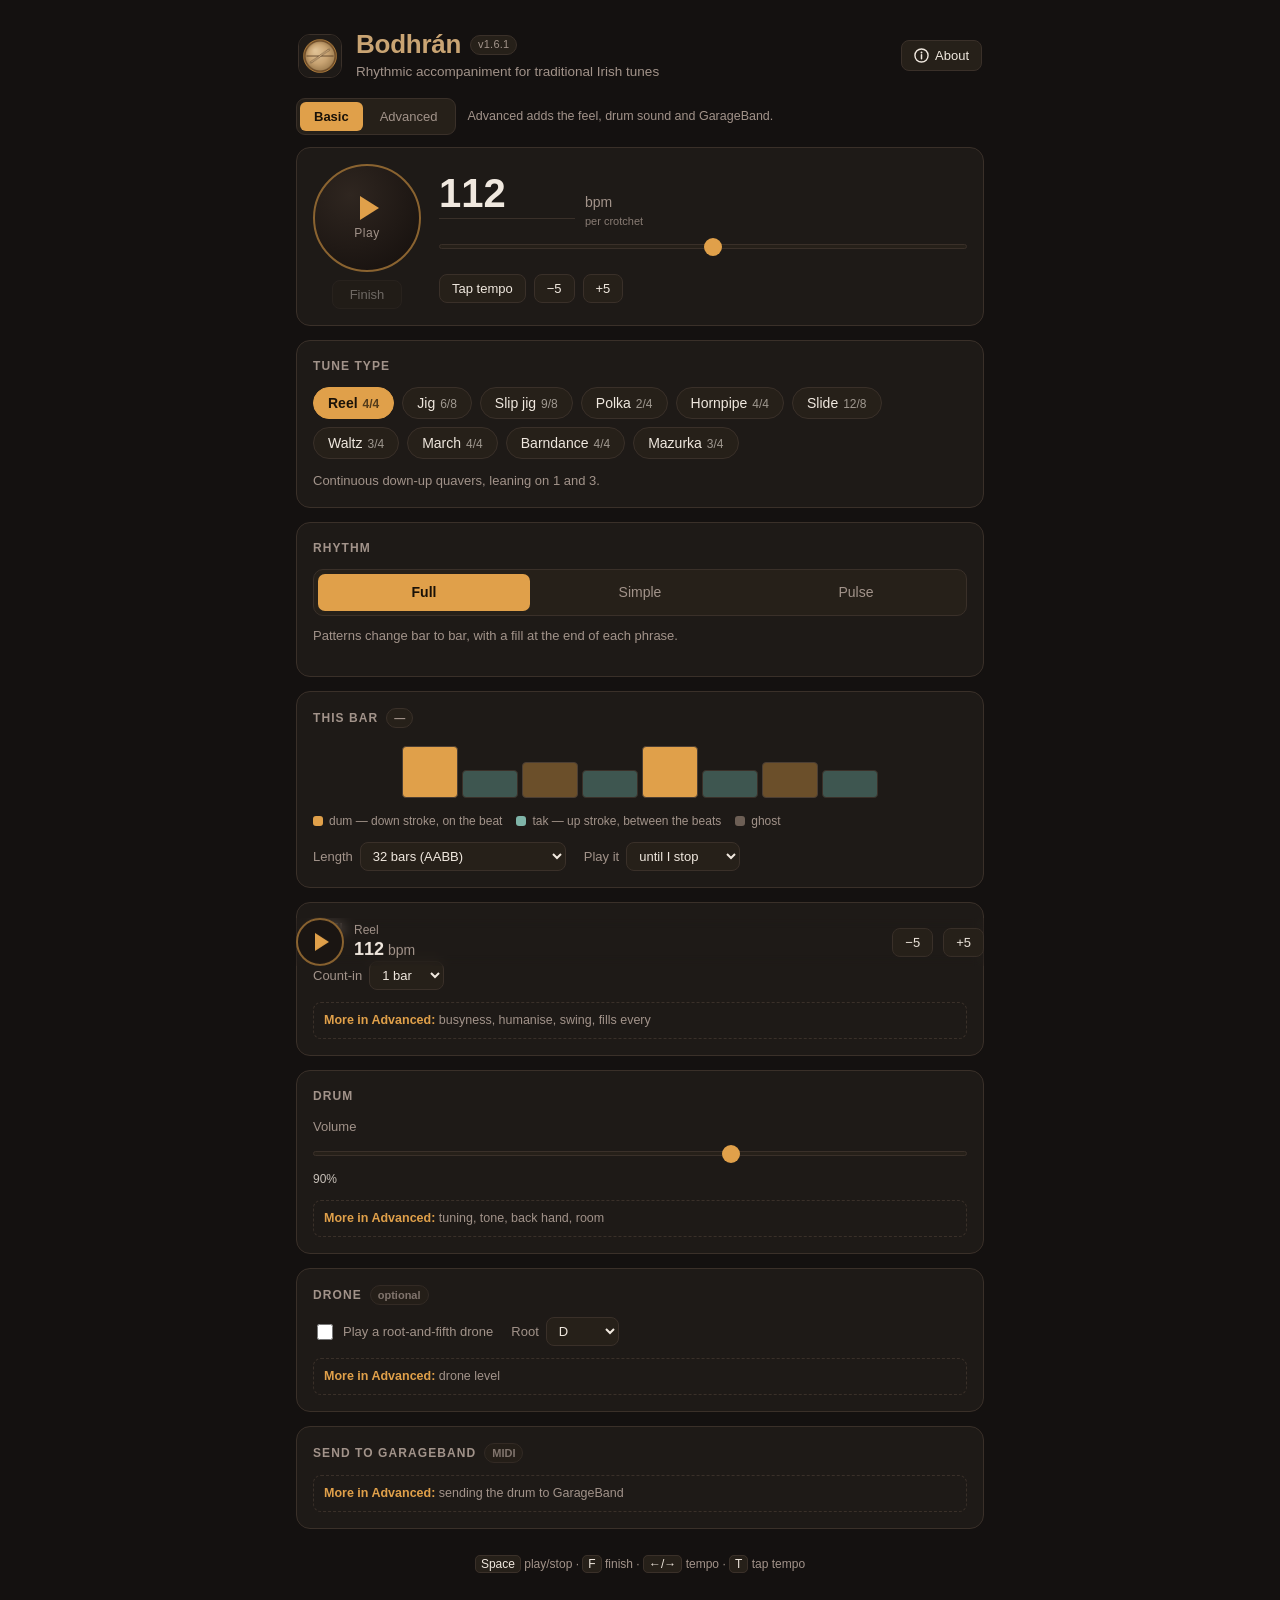
==== index.html @ 76745567 "1.6.1 / guitar demo 1.3.2: share the Mac Safari wake-up with the demo The guitar demo went silent in" ====
<!DOCTYPE html>
<html lang="en">
<head>
<meta charset="utf-8">
<meta name="viewport" content="width=device-width, initial-scale=1, viewport-fit=cover">
<meta name="apple-mobile-web-app-capable" content="yes">
<meta name="apple-mobile-web-app-status-bar-style" content="black-translucent">
<meta name="theme-color" content="#141110">
<meta name="apple-mobile-web-app-title" content="Bodhrán">
<meta name="description" content="Rhythmic bodhrán accompaniment for traditional Irish tunes — reels, jigs, polkas and more.">
<title>Bodhrán</title>
<link rel="manifest" href="manifest.webmanifest">
<link rel="icon" href="icons/icon-192.png" sizes="192x192" type="image/png">
<link rel="apple-touch-icon" href="icons/apple-touch-icon.png">
<link rel="stylesheet" href="css/app.css">
</head>
<body>

<main class="app basic">

  <header class="head">
    <img class="logo" src="icons/icon-192.png" alt="" width="44" height="44">
    <div class="brand">
      <h1>Bodhrán <span id="version" class="version"></span></h1>
      <p class="sub">Rhythmic accompaniment for traditional Irish tunes</p>
    </div>
    <button id="about-open" class="ghost-btn about-btn" type="button" aria-label="About this app">
      <svg class="info-icon" viewBox="0 0 16 16" aria-hidden="true">
        <circle cx="8" cy="8" r="7" fill="none" stroke="currentColor" stroke-width="1.5"/>
        <path d="M8 7.2v4.3" stroke="currentColor" stroke-width="1.6" stroke-linecap="round"/>
        <circle cx="8" cy="4.8" r="1" fill="currentColor"/>
      </svg>
      <span>About</span>
    </button>
  </header>

  <!-- Basic shows the everyday controls; Advanced adds the rest. Basic says
       in every panel what it is keeping back, so nothing is out of sight
       without a word. -->
  <div class="view-bar">
    <div id="view" class="view-switch" role="radiogroup" aria-label="Controls shown">
      <button type="button" role="radio" data-view="basic" aria-checked="true">Basic</button>
      <button type="button" role="radio" data-view="advanced" aria-checked="false">Advanced</button>
    </div>
    <span id="view-note" class="view-note"></span>
  </div>

  <!-- Transport -->
  <section class="panel transport">
    <div class="play-col">
      <button id="play" class="play" aria-label="Start or stop" aria-pressed="false">
        <span class="play-icon" aria-hidden="true"></span>
        <span class="play-label">Play</span>
      </button>
      <!-- Plays on to the last bar of the phrase and lands one last stroke
           there, with the tune's final note. Press again to carry on. -->
      <button id="finish" class="ghost-btn finish" type="button" aria-pressed="false"
              disabled>Finish</button>
    </div>

    <div class="tempo">
      <div class="tempo-readout">
        <input id="bpm-num" type="number" min="60" max="160" step="1" value="112"
               aria-label="Tempo in beats per minute">
        <div class="tempo-unit">
          <span>bpm</span>
          <small id="beat-unit" aria-live="polite">per crotchet</small>
        </div>
      </div>
      <input id="bpm" type="range" min="70" max="160" step="1" value="112"
             aria-label="Tempo slider">
      <div class="tempo-actions">
        <button id="tap" class="ghost-btn">Tap tempo</button>
        <button id="bpm-down" class="ghost-btn" aria-label="Slower">−5</button>
        <button id="bpm-up" class="ghost-btn" aria-label="Faster">+5</button>
      </div>
    </div>
  </section>

  <!-- Tune type -->
  <section class="panel">
    <h2>Tune type</h2>
    <div id="tunes" class="chips" role="radiogroup" aria-label="Tune type"></div>
    <p id="tune-blurb" class="blurb"></p>
  </section>

  <!-- Rhythm: one of the three choices made before playing, so it sits on the
       first screen of a phone rather than below the bar display -->
  <section class="panel">
    <h2>Rhythm</h2>
    <div id="modes" class="modes" role="radiogroup" aria-label="Rhythm">
      <button class="mode" type="button" role="radio" data-mode="full" aria-checked="true">Full</button>
      <button class="mode" type="button" role="radio" data-mode="simple" aria-checked="false">Simple</button>
      <button class="mode" type="button" role="radio" data-mode="pulse" aria-checked="false">Pulse</button>
    </div>
    <p id="mode-desc" class="blurb mode-desc"></p>
  </section>

  <!-- What you're hearing -->
  <section class="panel">
    <h2>This bar
      <span id="bar-count" class="tag">—</span>
    </h2>
    <div id="grid" class="grid" aria-hidden="true"></div>
    <div class="legend">
      <span><i class="sw bass"></i> dum — down stroke, on the beat</span>
      <span><i class="sw treble"></i> tak — up stroke, between the beats</span>
      <span><i class="sw ghost"></i> ghost</span>
    </div>
    <!-- Start the tune as the drum comes in and it counts the tune with you,
         ending on the last note of the last time through. -->
    <div class="row">
      <label class="inline">Length
        <select id="tune-len">
          <option value="16">16 bars (AB)</option>
          <option value="32" selected>32 bars (AABB)</option>
          <option value="48">48 bars (AABBCC)</option>
          <option value="64">64 bars (AABB, 16-bar parts)</option>
        </select>
      </label>
      <label class="inline">Play it
        <select id="times">
          <option value="0" selected>until I stop</option>
          <option value="1">once through</option>
          <option value="2">2 times</option>
          <option value="3">3 times</option>
          <option value="4">4 times</option>
          <option value="5">5 times</option>
          <option value="6">6 times</option>
        </select>
      </label>
    </div>
  </section>

  <!-- Feel -->
  <section class="panel">
    <h2>Feel</h2>
    <div class="sliders">
      <label class="adv" data-adv="busyness">Busyness
        <input id="complexity" type="range" min="0" max="1" step="0.01" value="0.5">
        <output id="complexity-out">even</output>
      </label>
      <label class="adv" data-adv="humanise">Humanise
        <input id="humanize" type="range" min="0" max="1" step="0.01" value="0.4">
        <output id="humanize-out">40%</output>
      </label>
      <label class="adv" data-adv="swing">Swing
        <input id="swing" type="range" min="0" max="1" step="0.01" value="0">
        <output id="swing-out">tune default</output>
      </label>
      <label class="adv" data-adv="fills every">Fills every
        <input id="phrase" type="range" min="0" max="8" step="2" value="4">
        <output id="phrase-out">4 bars</output>
      </label>
    </div>
    <div class="row">
      <label class="inline">Count-in
        <select id="countin">
          <option value="0">none</option>
          <option value="1" selected>1 bar</option>
          <option value="2">2 bars</option>
        </select>
      </label>
    </div>
    <button type="button" class="adv-hint"></button>
  </section>

  <!-- Drum -->
  <section class="panel">
    <h2>Drum</h2>
    <div class="sliders">
      <label>Volume
        <input id="level" type="range" min="0" max="1.4" step="0.01" value="0.9">
        <output id="level-out">90%</output>
      </label>
      <label class="adv" data-adv="tuning">Tuning
        <input id="tuning" type="range" min="58" max="112" step="1" value="78">
        <output id="tuning-out">78 Hz</output>
      </label>
      <label class="adv" data-adv="tone">Tone
        <input id="tone" type="range" min="0" max="1" step="0.01" value="0.5">
        <output id="tone-out">balanced</output>
      </label>
      <label class="adv" data-adv="back hand">Back hand
        <input id="backhand" type="range" min="0" max="1" step="0.01" value="0">
        <output id="backhand-out">off</output>
      </label>
      <label class="adv" data-adv="room">Room
        <input id="room" type="range" min="0" max="0.6" step="0.01" value="0.16">
        <output id="room-out">16%</output>
      </label>
    </div>
    <button type="button" class="adv-hint"></button>
  </section>

  <!-- Drone -->
  <section class="panel">
    <h2>Drone <span class="tag muted">optional</span></h2>
    <div class="row">
      <label class="inline">
        <input id="drone-on" type="checkbox"> Play a root-and-fifth drone
      </label>
      <label class="inline">Root
        <select id="drone-root">
          <option value="50" selected>D</option>
          <option value="43">G</option>
          <option value="45">A</option>
          <option value="52">E</option>
          <option value="47">B</option>
          <option value="48">C</option>
          <option value="41">F</option>
          <option value="46">A#/B♭</option>
        </select>
      </label>
    </div>
    <div class="sliders one">
      <label class="adv" data-adv="drone level">Drone level
        <input id="drone-level" type="range" min="0" max="0.5" step="0.01" value="0.18">
        <output id="drone-level-out">18%</output>
      </label>
    </div>
    <button type="button" class="adv-hint"></button>
  </section>

  <!-- MIDI -->
  <section id="midi-panel" class="panel">
    <h2>Send to GarageBand <span class="tag muted">MIDI</span></h2>
    <p id="midi-status" class="blurb adv">Checking for MIDI support…</p>
    <div id="midi-controls" class="hidden adv" data-adv="sending the drum to GarageBand">
      <div class="row">
        <label class="inline">
          <input id="midi-on" type="checkbox"> Send MIDI
        </label>
        <label class="inline">Port
          <select id="midi-port"></select>
        </label>
        <label class="inline">Channel
          <input id="midi-channel" type="number" min="1" max="16" value="10" class="num">
        </label>
      </div>
      <div class="row">
        <label class="inline">Drum note
          <input id="midi-note" type="number" min="0" max="127" value="41" class="num">
        </label>
        <span class="inline-hint">41 is the low floor tom in a standard kit</span>
      </div>
      <div class="row">
        <label class="inline">Count-in note
          <input id="midi-click-note" type="number" min="0" max="127" value="37" class="num">
        </label>
        <span class="inline-hint">37 is the side stick: a click, not a drum stroke</span>
      </div>
      <details class="how">
        <summary>How to hook this up to GarageBand</summary>
        <ol>
          <li>Open <b>Audio MIDI Setup</b> (in /Applications/Utilities).</li>
          <li><b>Window → Show MIDI Studio</b>, double-click <b>IAC Driver</b>,
              tick <b>Device is online</b>, and make sure there is one bus.</li>
          <li>Reload this page, then pick the IAC bus in <b>Port</b> above.</li>
          <li>In GarageBand, create a <b>Software Instrument</b> track with a
              drum kit. It listens to incoming MIDI on the selected track.</li>
          <li>Tick <b>Send MIDI</b> and press play. Every stroke goes to the
              one drum note: dum, tak and ghost are told apart by how hard
              they hit, as on a real bodhr&aacute;n. If your kit has a frame
              drum or a deeper tom, change <b>Drum note</b> to that. The
              count-in clicks go to <b>Count-in note</b>, so they never sound
              like the drum.</li>
        </ol>
        <p class="note">Web MIDI works in Chrome and Edge. Safari does not
           support it, so this panel stays disabled there.</p>
      </details>
    </div>
    <button type="button" class="adv-hint"></button>
  </section>

  <!-- Pinned to the bottom of the screen once the main Play button has
       scrolled out of sight, so stopping never means scrolling back up. -->
  <div id="mini" class="mini">
    <button id="mini-play" class="mini-play" type="button" aria-label="Start or stop"
            aria-pressed="false">
      <span class="play-icon" aria-hidden="true"></span>
    </button>
    <div class="mini-info">
      <span id="mini-tune" class="mini-tune">Reel</span>
      <span class="mini-tempo"><b id="mini-bpm">112</b> bpm</span>
    </div>
    <button id="mini-finish" class="ghost-btn finish" type="button" aria-pressed="false"
            disabled>Finish</button>
    <button id="mini-down" class="ghost-btn" type="button" aria-label="Slower">−5</button>
    <button id="mini-up" class="ghost-btn" type="button" aria-label="Faster">+5</button>
  </div>

  <footer class="foot">
    <p><b>Space</b> play/stop · <b>F</b> finish · <b>←/→</b> tempo · <b>T</b> tap tempo</p>
  </footer>

</main>

<dialog id="about" class="about" aria-labelledby="about-title">
  <div class="about-head">
    <h2 id="about-title">About Bodhrán</h2>
    <button id="about-close" class="icon-btn" type="button" aria-label="Close">&#10005;</button>
  </div>

  <div class="about-body">

    <p class="lede">A practice accompanist. You play the melody &mdash; fiddle,
    flute, whistle, box, banjo, whatever you have &mdash; and it plays the
    bodhr&aacute;n behind you. Built for the times there is nobody around to
    back you up.</p>

    <h3>Getting going</h3>
    <ol class="steps">
      <li>Pick a tune type.</li>
      <li>Set the tempo, or beat it in with <b>Tap tempo</b>. Everything
          goes down to 60 bpm for slow practice.</li>
      <li>Press <b>Play</b>. You get a bar of count-in clicks first; change
          that under <b>Count-in</b> in the <b>Feel</b> panel. Start the tune
          as the drum comes in, and the bar counter follows the tune.</li>
      <li>To play a tune a set number of times, choose its <b>Length</b> and
          how many times to <b>Play it</b>, under the bar display. Start the
          tune as the drum comes in: the counter shows the bar and the time
          through, and on the last time the drum lands one hard stroke on the
          first beat of the last bar, with the tune&rsquo;s final note, and
          stops.</li>
      <li>Or, coming into the last phrase, press <b>Finish</b>. The drum plays on
          to the phrase's last bar, lands one hard stroke on its first beat
          &mdash; with the tune's final note &mdash; and lets it ring. Press
          it again if you change your mind and want to go round again.</li>
    </ol>

    <h3>Basic and Advanced</h3>
    <p>The switch under the title picks how much is on screen. <b>Basic</b>
    has what you reach for every time: tempo, tune type, rhythm, count-in,
    volume and the drone. <b>Advanced</b> adds the rest &mdash; the feel
    sliders, the drum&rsquo;s tuning, tone, back hand and room, the drone
    level, and GarageBand. In Basic, each panel says what it is keeping back,
    and tapping that line opens Advanced right there. Settings kept back still
    count, and if one has been changed from where it started, Basic says so,
    so nothing out of sight changes the sound without a word.</p>

    <h3>Tune types</h3>
    <p class="hint" id="about-count">Tempos are the defaults; each has its own sensible range.</p>
    <div id="about-tunes" class="tune-list"></div>

    <h3>Three rhythms</h3>
    <p>The <b>Rhythm</b> panel picks one of three, and greys out whatever the
    choice has taken over so there are no controls on screen quietly doing
    nothing.</p>
    <ul>
      <li><b>Full</b> &mdash; every bar is chosen fresh from a bank of patterns,
          with a fill at the end of each phrase, so it shifts about the way a
          player does rather than repeating one bar forever. In reels, some of
          those fills are triplets: three strokes in the time of one beat.</li>
      <li><b>Simple</b> &mdash; one plain steady figure for the style, same bar
          every bar, no fills. Worth using while you are still learning a tune,
          when a drum wandering about underneath is just one more thing to
          listen past.</li>
      <li><b>Pulse</b> &mdash; the low drum on its own, one hit per beat, on the
          beat you count the tempo in. No tak anywhere and no humanising, so it
          stays a dead straight reference. Not four identical thuds a bar
          though: even stripped this far a trad bar has a shape, so the weight
          sits where the dance puts it &mdash; 1 and 3 in a reel, 1 in a waltz,
          2 in a mazurka.</li>
    </ul>

    <h3>Shaping the full mode <span class="hint">(in Advanced)</span></h3>
    <ul>
      <li><b>Busyness</b> slides the weighting from sparse, through steady, to
          flat out.</li>
      <li><b>Humanise</b> adds the small timing and volume scatter that stops it
          sounding like a machine. It still applies in Simple.</li>
      <li><b>Swing</b> is preset per tune type &mdash; hornpipes 62%, barndances
          45%, the rest straight &mdash; and you can override it.</li>
      <li><b>Fills every</b> sets the phrase length: the fills land on the
          last bar of each phrase, and so does <b>Finish</b>. At 8 bars a
          phrase is a whole part of the tune.</li>
    </ul>

    <h3>Why it sits where it sits</h3>
    <p>A bodhr&aacute;n tipper oscillates: it comes <b>down</b> on the beat and
    back <b>up</b> between the beats. The down stroke gives the low
    <b>dum</b>, the up stroke the brighter <b>tak</b>. So the bright sound
    belongs <i>off</i> the pulse.</p>
    <p>Put it on beats 2 and 4 instead and you get a rock backbeat played on a
    bodhr&aacute;n. Irish music has no backbeat. The weight follows the dance
    &mdash; 1 and 3 in a reel, 1 and 4 in a jig, 1 in a waltz, 2 in a mazurka
    &mdash; and it is carried by a harder down stroke, not by switching to a
    different sound.</p>
    <p class="hint">Which is why the simple rhythms here are a steady down-up
    motion rather than a sparser scatter of hits: keeping the tipper moving is
    the basic technique, not an advanced one.</p>

    <h3>The drum</h3>
    <p>There are no recordings in here. Every hit is built from scratch as you
    play: the <b>dum</b> of the down stroke, the lighter <b>tak</b> of the up
    stroke, and the ghost notes in between. All three come from one model of
    one goatskin, because on a real bodhr&aacute;n they are the same skin
    &mdash; the up stroke is just lighter and more glancing, with less boom and
    more click, and a ghost is the tipper barely touching it. That is also why
    <b>Tuning</b>, <b>Tone</b> and <b>Room</b> can change the drum while it is
    still playing.</p>

    <h3>The back hand</h3>
    <p>A player's other hand sits inside the frame, pressing on the skin: the
    harder it presses, the higher the note and the shorter the ring.
    <b>Back hand</b> brings that in. The hand moves slowly while the tipper
    does the fast work, so it follows one arc per phrase: open at the top,
    pressing in through the middle, letting go across the last bar so the
    fill falls in pitch into the next phrase. In Full mode each phrase presses
    a little differently. It is off in <b>Pulse</b>, the last stroke of a
    <b>Finish</b> is always open, and the pitch cannot go over MIDI &mdash; a
    GarageBand drum hears the strokes, not the hand.</p>

    <h3>Drone</h3>
    <p>An optional root-and-fifth pad. Useful for tuning against, and for
    hearing what mode a tune is actually in.</p>

    <h3>Sending it to GarageBand</h3>
    <p>The app can drive a software instrument in GarageBand, Logic or Ableton
    over a virtual MIDI bus, with the setup steps in that panel. Every stroke
    goes to one drum and is told apart by how hard it hits, the same as here.
    Needs Chrome or Edge &mdash; Safari has no Web MIDI. The built-in drum works
    everywhere.</p>

    <h3>On your phone</h3>
    <p>Open it in Safari and <b>Share &rarr; Add to Home Screen</b> and it runs
    full-screen with its own icon. It also works with no signal at all, which
    matters rather a lot in a pub basement, and keeps the screen awake while it
    plays so the phone does not lock mid-tune.</p>

    <h3>Keyboard</h3>
    <p class="keys"><b>Space</b> play/stop &middot; <b>F</b> finish &middot;
    <b>&larr;</b> <b>&rarr;</b> nudge tempo &middot; <b>T</b> tap tempo. On a
    tune type or a rhythm, the arrows move the choice instead.</p>

    <p class="hint">Your settings are remembered in this browser, tempo included,
    per tune type.</p>

    <p id="about-version" class="hint about-version"></p>
    <p class="hint"><a href="release-notes/">What&rsquo;s new</a> &mdash; the release
    notes, version by version.</p>
  </div>
</dialog>

<script src="js/patterns.js"></script>
<script src="js/bodhran.js"></script>
<script src="js/drone.js"></script>
<script src="js/midiout.js"></script>
<script src="js/transport.js"></script>
<script src="js/wake.js"></script>
<script src="js/app.js"></script>
<script>
  // Offline support. Guarded on http(s) so opening index.html straight off
  // disk still works — service workers are not allowed on file:// URLs.
  if ('serviceWorker' in navigator && location.protocol.indexOf('http') === 0) {
    addEventListener('load', function () {
      navigator.serviceWorker.register('sw.js').catch(function () {
        /* offline support is a bonus; the app works fine without it */
      });
    });
  }
</script>
</body>
</html>
---- css/app.css ----
:root {
  --bg:        #141110;
  --panel:     #1e1a17;
  --panel-2:   #262019;
  --line:      #3a3029;
  --text:      #f0e8df;
  --muted:     #a2938a;
  --amber:     #e0a04a;
  --amber-dim: #8a6330;
  --skin:      #c9a473;
  --bass:      #e0a04a;
  --treble:    #7fb4a8;
  --ghost:     #6d5f55;
  --radius:    14px;
}

* { box-sizing: border-box; }

body {
  margin: 0;
  background: var(--bg);
  color: var(--text);
  font: 15px/1.5 ui-sans-serif, -apple-system, "SF Pro Text", "Segoe UI", sans-serif;
  -webkit-font-smoothing: antialiased;
  padding: env(safe-area-inset-top) 0 env(safe-area-inset-bottom);
}

.app {
  max-width: 720px;
  margin: 0 auto;
  padding: 28px 16px calc(104px + env(safe-area-inset-bottom));
  display: flex;
  flex-direction: column;
  gap: 14px;
}

/* One row, left-aligned so it lines up with the panels below: icon, title
   and version with the tagline under them, About on the right. */
.head {
  display: flex;
  align-items: center;
  gap: 14px;
  padding: 2px 2px 6px;
}
.logo {
  flex: 0 0 auto;
  width: 44px; height: 44px;
  border-radius: 12px;
  border: 1px solid var(--line);
}
.brand { flex: 1 1 auto; min-width: 0; }
.head h1 {
  margin: 0;
  display: flex;
  align-items: center;
  flex-wrap: wrap;
  gap: 4px 9px;
  font-size: 26px;
  line-height: 1.15;
  font-weight: 600;
  letter-spacing: -0.01em;
  color: var(--skin);
}
.version {
  font-size: 11px;
  font-weight: 500;
  letter-spacing: 0.02em;
  line-height: 1.6;
  color: var(--muted);
  background: var(--panel-2);
  border: 1px solid var(--line);
  border-radius: 20px;
  padding: 0 7px;
  font-variant-numeric: tabular-nums;
}
.version:empty { display: none; }
.sub { margin: 3px 0 0; color: var(--muted); font-size: 13.5px; line-height: 1.4; }

.panel {
  background: var(--panel);
  border: 1px solid var(--line);
  border-radius: var(--radius);
  padding: 16px;
}
.panel h2 {
  margin: 0 0 12px;
  font-size: 12px;
  font-weight: 600;
  text-transform: uppercase;
  letter-spacing: 0.09em;
  color: var(--muted);
  display: flex;
  align-items: center;
  gap: 8px;
}

.tag {
  font-size: 11px;
  letter-spacing: 0;
  text-transform: none;
  background: var(--panel-2);
  border: 1px solid var(--line);
  color: var(--muted);
  padding: 1px 7px;
  border-radius: 20px;
}
.tag.muted { opacity: 0.75; }

/* No Web MIDI in this browser (Safari, so every iPhone): one short line. */
.panel.unavailable { padding-top: 12px; padding-bottom: 12px; }
.panel.unavailable h2 { margin-bottom: 4px; }
.panel.unavailable .blurb { margin: 0; }

/* ---------- transport ---------- */
.transport {
  display: flex;
  gap: 18px;
  align-items: center;
  flex-wrap: wrap;
}

.play {
  flex: 0 0 auto;
  width: 108px; height: 108px;
  border-radius: 50%;
  border: 2px solid var(--amber-dim);
  background: radial-gradient(circle at 34% 28%, #2f2620 0%, #191310 80%);
  color: var(--text);
  cursor: pointer;
  display: flex;
  flex-direction: column;
  align-items: center;
  justify-content: center;
  gap: 6px;
  transition: border-color .15s, transform .06s, box-shadow .15s;
}
.play:hover { border-color: var(--amber); }
.play:active { transform: scale(0.97); }
.play.hit { box-shadow: 0 0 0 6px rgba(224,160,74,0.16); }
.play.playing { border-color: var(--amber); }

.play-icon {
  width: 0; height: 0;
  border-left: 19px solid var(--amber);
  border-top: 12px solid transparent;
  border-bottom: 12px solid transparent;
  margin-left: 5px;
}
.play.playing .play-icon {
  border: 0;
  width: 17px; height: 19px;
  margin-left: 0;
  background: var(--amber);
  -webkit-mask: linear-gradient(#000 0 0) 0/5px 100% no-repeat,
                linear-gradient(#000 0 0) 100%/5px 100% no-repeat;
          mask: linear-gradient(#000 0 0) 0/5px 100% no-repeat,
                linear-gradient(#000 0 0) 100%/5px 100% no-repeat;
}
.play-label { font-size: 12px; color: var(--muted); letter-spacing: 0.04em; }

.play-col { flex: 0 0 auto; display: flex; flex-direction: column; align-items: center; gap: 8px; }
.finish { min-width: 5.4em; }
.finish:disabled { opacity: 0.38; cursor: default; }
.finish[aria-pressed="true"] { border-color: var(--amber); color: var(--amber); }

.tempo { flex: 1 1 240px; min-width: 220px; }
.tempo-readout { display: flex; align-items: baseline; gap: 10px; }
#bpm-num {
  width: 3.4em;
  background: transparent;
  border: 0;
  border-bottom: 1px solid var(--line);
  color: var(--text);
  font: 600 40px/1 ui-sans-serif, -apple-system, sans-serif;
  font-variant-numeric: tabular-nums;
  padding: 0 0 2px;
}
#bpm-num:focus { outline: none; border-bottom-color: var(--amber); }
#bpm-num::-webkit-outer-spin-button,
#bpm-num::-webkit-inner-spin-button { -webkit-appearance: none; margin: 0; }
#bpm-num { -moz-appearance: textfield; }

.tempo-unit { display: flex; flex-direction: column; color: var(--muted); }
.tempo-unit span { font-size: 14px; }
.tempo-unit small { font-size: 11px; opacity: 0.8; }
/* A tempo you asked for was outside the tune's range: say what it can be. */
.tempo-unit small.warn { color: var(--amber); opacity: 1; }

.tempo-actions { display: flex; gap: 8px; margin-top: 10px; flex-wrap: wrap; }

.ghost-btn {
  background: var(--panel-2);
  border: 1px solid var(--line);
  color: var(--text);
  border-radius: 8px;
  padding: 6px 12px;
  font-size: 13px;
  cursor: pointer;
}
.ghost-btn:hover { border-color: var(--amber-dim); }
.ghost-btn:active { background: #31281f; }

/* ---------- range inputs ---------- */
input[type=range] {
  -webkit-appearance: none;
  appearance: none;
  width: 100%;
  height: 22px;
  background: transparent;
  cursor: pointer;
  margin: 6px 0 0;
}
input[type=range]::-webkit-slider-runnable-track {
  height: 5px; border-radius: 3px; background: var(--panel-2);
  border: 1px solid var(--line);
}
input[type=range]::-webkit-slider-thumb {
  -webkit-appearance: none;
  width: 18px; height: 18px; border-radius: 50%;
  background: var(--amber);
  border: 0;
  margin-top: -7px;
}
input[type=range]::-moz-range-track {
  height: 5px; border-radius: 3px; background: var(--panel-2);
  border: 1px solid var(--line);
}
input[type=range]::-moz-range-thumb {
  width: 18px; height: 18px; border-radius: 50%;
  background: var(--amber); border: 0;
}

/* ---------- chips ---------- */
.chips { display: flex; flex-wrap: wrap; gap: 8px; }
.chip {
  background: var(--panel-2);
  border: 1px solid var(--line);
  color: var(--text);
  border-radius: 20px;
  padding: 7px 14px;
  font-size: 14px;
  cursor: pointer;
}
.chip:hover { border-color: var(--amber-dim); }
.chip[aria-checked="true"] {
  background: var(--amber);
  border-color: var(--amber);
  color: #1a1208;
  font-weight: 600;
}
.chip .meter { opacity: 0.6; font-size: 12px; margin-left: 5px; }
.chip[aria-checked="true"] .meter { opacity: 0.7; }

.blurb { margin: 12px 0 0; color: var(--muted); font-size: 13px; }

/* ---------- bar grid ---------- */
.grid {
  display: flex;
  gap: 4px;
  align-items: flex-end;
  justify-content: center;
  min-height: 62px;
  padding: 4px 0;
}
.cell {
  flex: 1 1 0;
  min-width: 6px;
  max-width: 56px;   /* a 4-slot polka bar should not look like giant slabs */
  border-radius: 4px;
  background: var(--panel-2);
  border: 1px solid var(--line);
  transition: background .09s, transform .09s, box-shadow .09s;
}
.cell.beat { border-color: #4b3e33; }
.cell.rest  { height: 12px; }
.cell.ghost { height: 18px; background: var(--ghost); }
.cell.t     { height: 28px; background: #3e5650; }
.cell.T     { height: 38px; background: var(--treble); }
.cell.d     { height: 36px; background: #6b4f2a; }
.cell.D     { height: 52px; background: var(--bass); }
.cell.C, .cell.c { height: 24px; background: #4a4038; }
.cell.on {
  transform: translateY(-3px);
  box-shadow: 0 0 0 2px rgba(240,232,223,0.35);
  filter: brightness(1.5);
}

.legend {
  display: flex; flex-wrap: wrap; gap: 14px;
  margin-top: 10px; font-size: 12px; color: var(--muted);
}
.legend span { display: flex; align-items: center; gap: 6px; }
.sw { width: 10px; height: 10px; border-radius: 3px; display: inline-block; }
.sw.bass { background: var(--bass); }
.sw.treble { background: var(--treble); }
.sw.ghost { background: var(--ghost); }

/* ---------- sliders / rows ---------- */
.sliders {
  display: grid;
  grid-template-columns: repeat(auto-fit, minmax(210px, 1fr));
  gap: 14px 22px;
}
.sliders.one { grid-template-columns: 1fr; }
.sliders label {
  display: block;
  font-size: 13px;
  color: var(--muted);
  position: relative;
}
.sliders output {
  display: block;
  font-size: 12px;
  color: var(--text);
  opacity: 0.8;
  font-variant-numeric: tabular-nums;
}

.row {
  display: flex; flex-wrap: wrap; gap: 8px 18px;
  align-items: center; margin-top: 12px;
}
.row:first-child { margin-top: 0; }
label.inline {
  display: inline-flex; align-items: center; gap: 7px;
  font-size: 13px; color: var(--muted);
}
select, input.num {
  background: var(--panel-2);
  border: 1px solid var(--line);
  color: var(--text);
  border-radius: 8px;
  padding: 5px 8px;
  font: inherit;
  font-size: 13px;
}
input.num { width: 4.5em; font-variant-numeric: tabular-nums; }
input[type=checkbox] { accent-color: var(--amber); width: 16px; height: 16px; }

.hidden { display: none; }

.how { margin-top: 14px; font-size: 13px; color: var(--muted); }
.how summary { cursor: pointer; color: var(--skin); }
.how ol { margin: 10px 0 0; padding-left: 20px; }
.how li { margin-bottom: 5px; }
.how b { color: var(--text); font-weight: 600; }
.note { font-size: 12px; opacity: 0.85; }

.foot { text-align: center; color: var(--muted); font-size: 12px; }
.foot b {
  color: var(--text); font-weight: 500;
  background: var(--panel-2); border: 1px solid var(--line);
  border-radius: 5px; padding: 1px 5px;
}

/* Phones: Play and the tempo share one row instead of Play sitting alone
   above it, which pushed everything else down the page. */
@media (max-width: 420px) {
  .transport { flex-wrap: nowrap; gap: 14px; }
  .play { width: 78px; height: 78px; }
  .finish { padding: 5px 8px; font-size: 12.5px; min-width: 78px; }
  .tempo { flex: 1 1 0; min-width: 0; }
  #bpm-num { font-size: 32px; width: 2.3em; }
}

/* ---------- about ---------- */
.about-btn {
  flex: 0 0 auto;
  display: inline-flex;
  align-items: center;
  gap: 6px;
  padding: 7px 12px;
}
.info-icon { width: 15px; height: 15px; }
.about-version { margin-top: 18px; }
.about-body a { color: var(--amber); }

@media (max-width: 420px) {
  .head { gap: 11px; }
  .logo { width: 38px; height: 38px; border-radius: 10px; }
  .head h1 { font-size: 22px; }
}

dialog.about {
  width: min(640px, calc(100vw - 32px));
  max-height: min(84vh, 760px);
  padding: 0;
  border: 1px solid var(--line);
  border-radius: var(--radius);
  background: var(--panel);
  color: var(--text);
  overflow: hidden;
}
dialog.about::backdrop {
  background: rgba(8, 6, 5, 0.72);
  backdrop-filter: blur(3px);
}

.about-head {
  display: flex;
  align-items: center;
  justify-content: space-between;
  gap: 12px;
  padding: 16px 18px;
  border-bottom: 1px solid var(--line);
  background: var(--panel-2);
  position: sticky;
  top: 0;
}
.about-head h2 {
  margin: 0;
  font-size: 17px;
  font-weight: 600;
  color: var(--skin);
}

.icon-btn {
  flex: 0 0 auto;
  width: 32px; height: 32px;
  border-radius: 8px;
  border: 1px solid var(--line);
  background: var(--panel);
  color: var(--muted);
  font-size: 13px;
  line-height: 1;
  cursor: pointer;
}
.icon-btn:hover { color: var(--text); border-color: var(--amber-dim); }

.about-body {
  padding: 4px 18px 22px;
  overflow-y: auto;
  max-height: calc(min(84vh, 760px) - 65px);
  -webkit-overflow-scrolling: touch;
}
.about-body h3 {
  margin: 22px 0 8px;
  font-size: 12px;
  font-weight: 600;
  text-transform: uppercase;
  letter-spacing: 0.09em;
  color: var(--amber);
}
.about-body p, .about-body li { font-size: 14px; color: #ded3c8; }
.about-body p { margin: 0 0 10px; }
.about-body ul, .about-body ol { margin: 0 0 10px; padding-left: 20px; }
.about-body li { margin-bottom: 6px; }
.about-body b { color: var(--text); font-weight: 600; }

.about-body .lede {
  margin-top: 18px;
  font-size: 15px;
  color: var(--text);
  line-height: 1.55;
}
.about-body .hint { font-size: 12.5px; color: var(--muted); }
.about-body .keys b {
  background: var(--panel-2);
  border: 1px solid var(--line);
  border-radius: 5px;
  padding: 1px 6px;
  font-weight: 500;
}

.tune-list {
  display: flex;
  flex-direction: column;
  gap: 1px;
  background: var(--line);
  border: 1px solid var(--line);
  border-radius: 10px;
  overflow: hidden;
  margin-bottom: 10px;
}
.tune-row {
  display: grid;
  grid-template-columns: auto 1fr;
  gap: 2px 12px;
  align-items: baseline;
  padding: 9px 12px;
  background: var(--panel);
}
.tune-row .n { font-size: 14px; font-weight: 600; color: var(--text); }
.tune-row .m {
  font-size: 12px; color: var(--muted);
  font-variant-numeric: tabular-nums;
  text-align: right;
}
.tune-row .b { grid-column: 1 / -1; font-size: 12.5px; color: var(--muted); }

@media (max-width: 460px) {
  .tune-row { grid-template-columns: 1fr; }
  .tune-row .m { text-align: left; }
  .about-body { padding: 4px 14px 20px; }
  .about-head { padding: 14px; }
}

/* ---------- rhythm mode ---------- */
.modes {
  display: flex;
  gap: 4px;
  padding: 4px;
  background: var(--panel-2);
  border: 1px solid var(--line);
  border-radius: 10px;
}
.mode {
  flex: 1 1 0;
  padding: 8px 10px;
  border: 0;
  border-radius: 7px;
  background: transparent;
  color: var(--muted);
  font: inherit;
  font-size: 14px;
  cursor: pointer;
}
.mode:hover { color: var(--text); }
.mode[aria-checked="true"] {
  background: var(--amber);
  color: #1a1208;
  font-weight: 600;
}
.mode-desc { margin: 10px 0 0; min-height: 2.6em; }

/* a control that simple mode has taken over */
/* ---------- Basic / Advanced ---------- */
.view-bar { display: flex; align-items: center; gap: 12px; flex-wrap: wrap; margin: -4px 0 -2px; }
.view-switch {
  display: inline-flex; gap: 3px; padding: 3px;
  background: var(--panel-2); border: 1px solid var(--line); border-radius: 9px;
}
.view-switch button {
  padding: 5px 14px; border: 0; border-radius: 6px; background: transparent;
  color: var(--muted); font: inherit; font-size: 13px; cursor: pointer;
}
.view-switch button:hover { color: var(--text); }
.view-switch button[aria-checked="true"] { background: var(--amber); color: #1a1208; font-weight: 600; }
.view-note { font-size: 12.5px; color: var(--muted); flex: 1 1 12em; }

.app.basic .adv { display: none; }
.app.basic #midi-panel.unavailable { display: none; }   /* nothing to offer here */
.adv-hint { display: none; }
.app.basic .adv-hint {
  display: block; width: 100%; margin-top: 12px; padding: 8px 10px;
  background: transparent; border: 1px dashed var(--line); border-radius: 8px;
  color: var(--muted); font: inherit; font-size: 12.5px; text-align: left; cursor: pointer;
}
.app.basic .adv-hint:hover { border-color: var(--amber-dim); color: var(--text); }
.adv-hint b { color: var(--amber); font-weight: 600; }
.adv-hint .changed { color: var(--amber); }
.app.basic #midi-panel h2 { margin-bottom: 0; }

.sliders label.is-off { opacity: 0.38; }
.sliders label.is-off input[type=range] { cursor: not-allowed; }

.inline-hint { font-size: 12px; color: var(--muted); }

/* ---------- pinned bar ---------- */
.mini {
  position: fixed;
  left: 50%;
  bottom: 0;
  width: min(720px, 100%);
  transform: translate(-50%, 110%);
  visibility: hidden;
  display: flex;
  align-items: center;
  gap: 10px;
  padding: 10px 16px calc(10px + env(safe-area-inset-bottom));
  background: rgba(30, 26, 23, 0.96);
  border-top: 1px solid var(--line);
  backdrop-filter: blur(6px);
  z-index: 10;
  transition: transform 0.2s ease, visibility 0.2s;
}
.mini.show { transform: translate(-50%, 0); visibility: visible; }
.mini-play {
  flex: 0 0 auto;
  width: 48px; height: 48px;
  border-radius: 50%;
  border: 2px solid var(--amber-dim);
  background: #1a1512;
  display: flex; align-items: center; justify-content: center;
  cursor: pointer;
  transition: border-color .15s, box-shadow .15s;
}
.mini-play.playing { border-color: var(--amber); }
.mini-play.hit { box-shadow: 0 0 0 5px rgba(224,160,74,0.16); }
.mini-play .play-icon {
  width: 0; height: 0;
  border-left: 14px solid var(--amber);
  border-top: 9px solid transparent;
  border-bottom: 9px solid transparent;
  margin-left: 4px;
}
.mini-play.playing .play-icon {
  border: 0; margin-left: 0;
  width: 13px; height: 15px;
  background: var(--amber);
  -webkit-mask: linear-gradient(#000 0 0) 0/4px 100% no-repeat,
                linear-gradient(#000 0 0) 100%/4px 100% no-repeat;
          mask: linear-gradient(#000 0 0) 0/4px 100% no-repeat,
                linear-gradient(#000 0 0) 100%/4px 100% no-repeat;
}
.mini-info {
  flex: 1 1 auto; min-width: 0;
  display: flex; flex-direction: column; line-height: 1.25;
}
.mini-tune { font-size: 12px; color: var(--muted); }
.mini-tempo { font-size: 14px; color: var(--muted); }
.mini-tempo b { font-size: 18px; color: var(--text); font-variant-numeric: tabular-nums; }
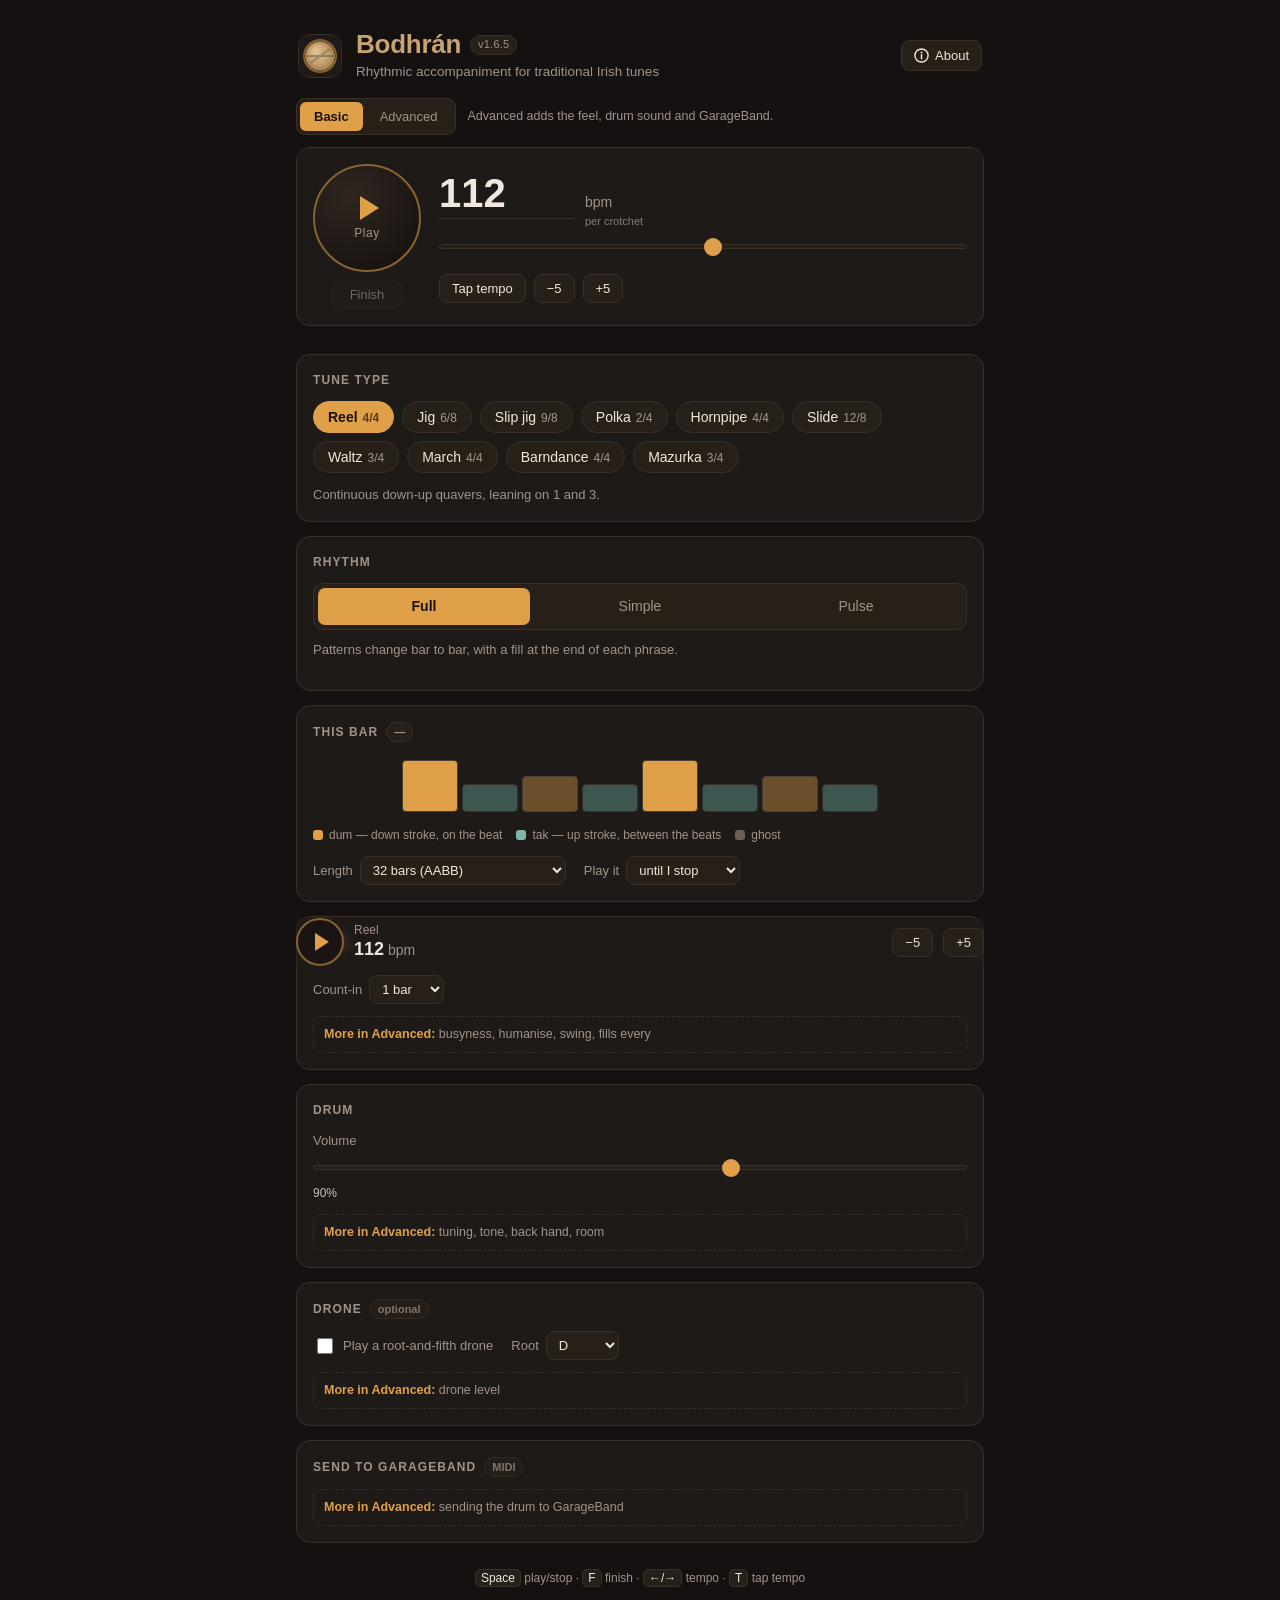
==== commit aeb1e0e8: "App 1.6.5, guitar demo 1.9.3: a sound check line while playing A line under Play says whether the pa" ====
--- a/index.html
+++ b/index.html
@@ -76,6 +76,7 @@
       </div>
     </div>
   </section>
+  <p id="sound-check" class="sound-check"></p>
 
   <!-- Tune type -->
   <section class="panel">
--- a/css/app.css
+++ b/css/app.css
@@ -252,6 +252,9 @@
 .chip[aria-checked="true"] .meter { opacity: 0.7; }
 
 .blurb { margin: 12px 0 0; color: var(--muted); font-size: 13px; }
+/* One line under the transport while playing: is the page making sound? */
+.sound-check { margin: -6px 4px 10px; min-height: 1.3em; color: var(--muted); font-size: 12.5px; }
+.sound-check:empty { min-height: 0; margin: 0; }
 
 /* ---------- bar grid ---------- */
 .grid {
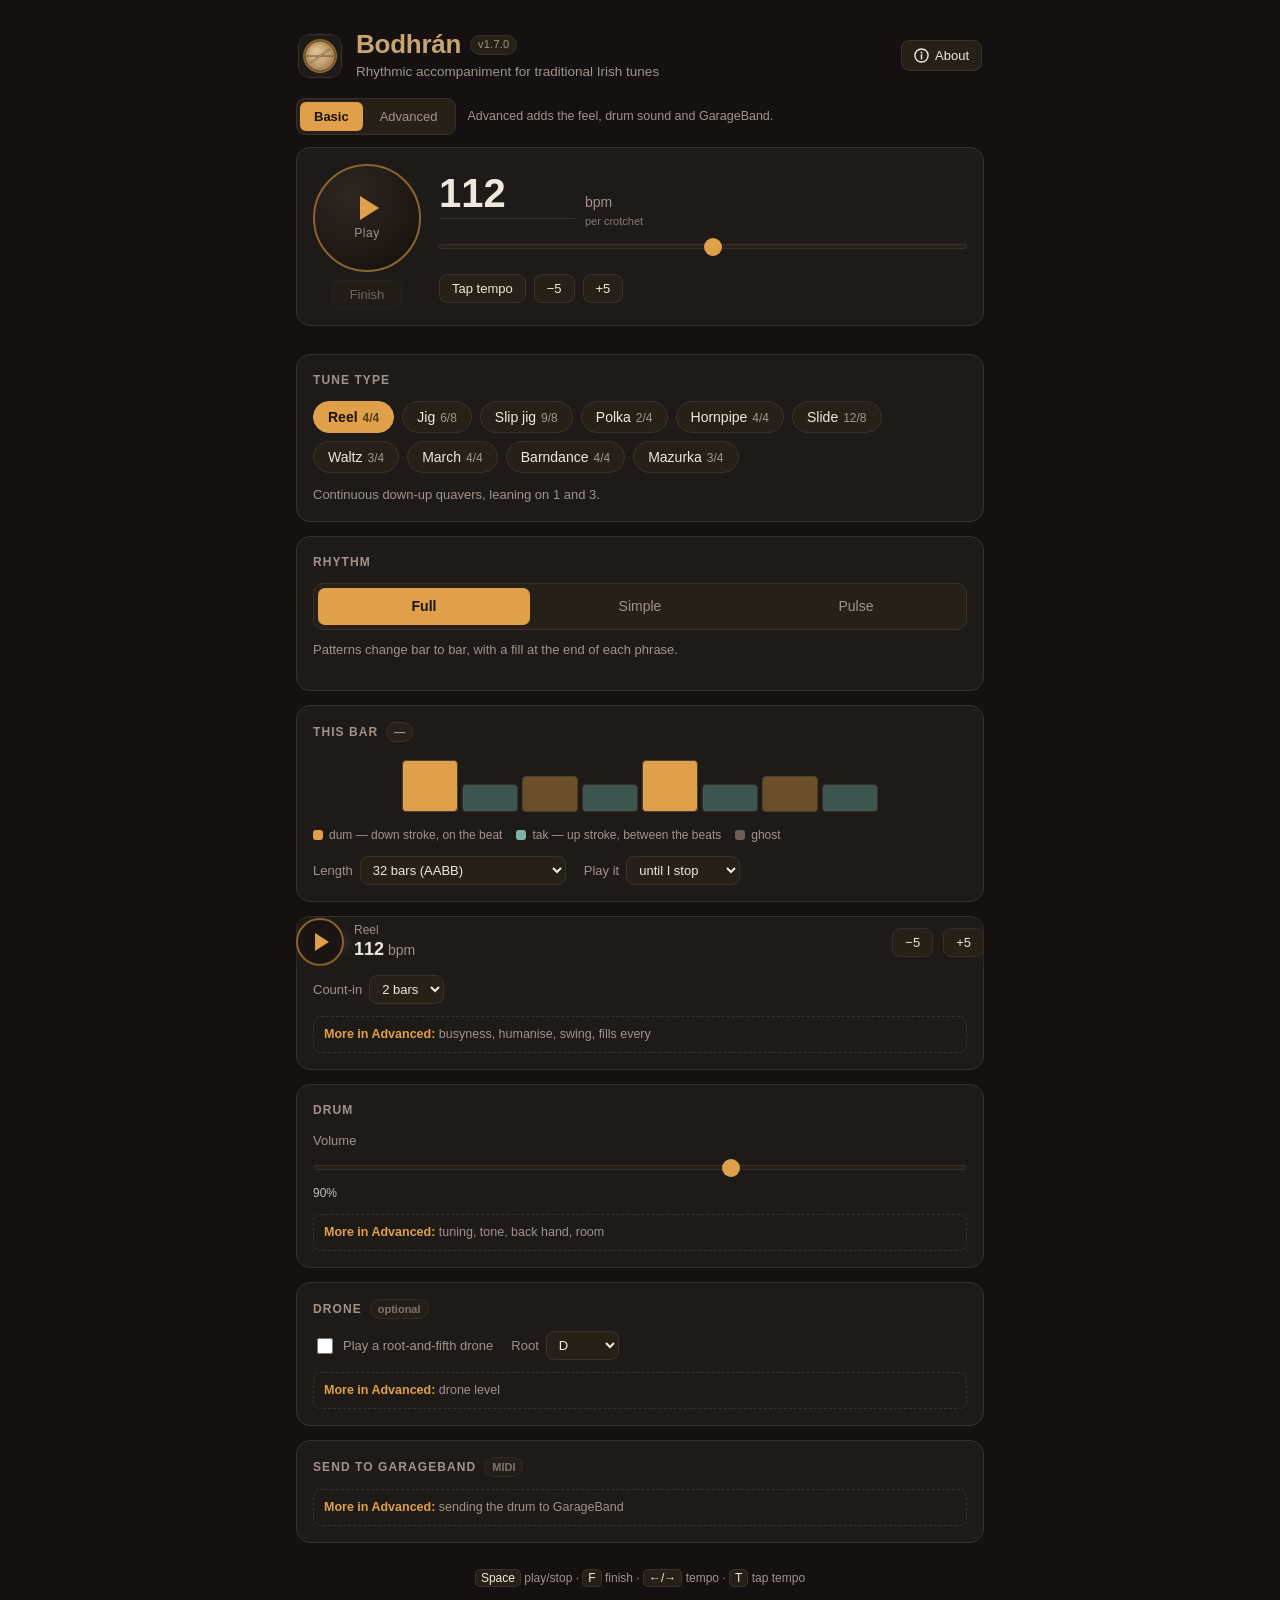
==== commit 3a8bfc44: "App 1.7.0: a two-bar count-in to start, up to four, counted on screen One bar was too short to start" ====
--- a/index.html
+++ b/index.html
@@ -158,8 +158,9 @@
       <label class="inline">Count-in
         <select id="countin">
           <option value="0">none</option>
-          <option value="1" selected>1 bar</option>
-          <option value="2">2 bars</option>
+          <option value="1">1 bar</option>
+          <option value="2" selected>2 bars</option>
+          <option value="4">4 bars</option>
         </select>
       </label>
     </div>
@@ -315,9 +316,11 @@
       <li>Pick a tune type.</li>
       <li>Set the tempo, or beat it in with <b>Tap tempo</b>. Everything
           goes down to 60 bpm for slow practice.</li>
-      <li>Press <b>Play</b>. You get a bar of count-in clicks first; change
-          that under <b>Count-in</b> in the <b>Feel</b> panel. Start the tune
-          as the drum comes in, and the bar counter follows the tune.</li>
+      <li>Press <b>Play</b>. You get two bars of count-in clicks first, time
+          to pick up your instrument; the bar counter counts them ("count-in
+          1 of 2"). Change it under <b>Count-in</b> in the <b>Feel</b> panel,
+          up to 4 bars. Start the tune as the drum comes in, and the bar
+          counter follows the tune.</li>
       <li>To play a tune a set number of times, choose its <b>Length</b> and
           how many times to <b>Play it</b>, under the bar display. Start the
           tune as the drum comes in: the counter shows the bar and the time
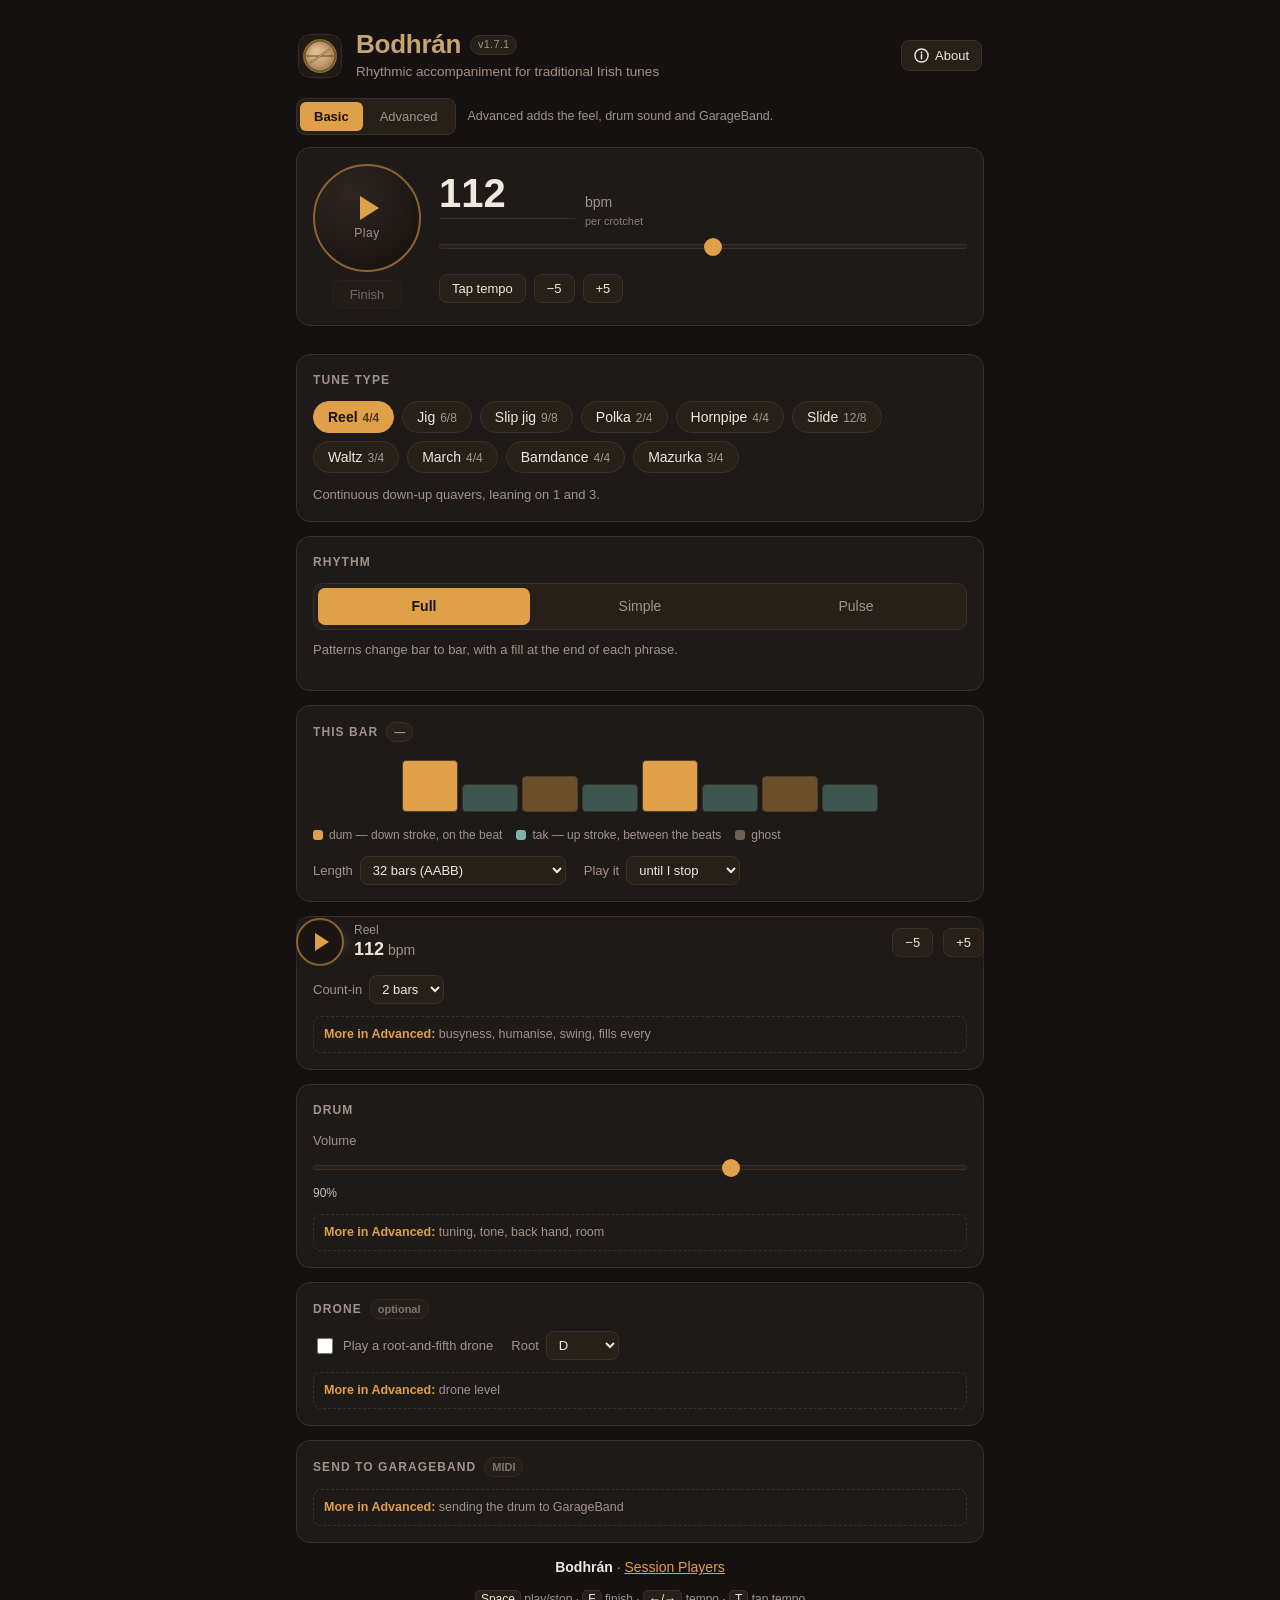
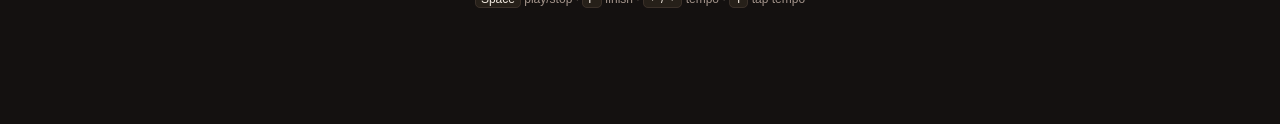
==== commit 9b35eec0: "App 1.7.1, Session Players 1.2.1: switch between them at the foot Both footers now read 'Bodhrán · S" ====
--- a/index.html
+++ b/index.html
@@ -293,6 +293,7 @@
   </div>
 
   <footer class="foot">
+    <nav class="apps" aria-label="Switch app"><b aria-current="page">Bodhrán</b> · <a href="players/">Session Players</a></nav>
     <p><b>Space</b> play/stop · <b>F</b> finish · <b>←/→</b> tempo · <b>T</b> tap tempo</p>
   </footer>
 
--- a/css/app.css
+++ b/css/app.css
@@ -253,6 +253,10 @@
 
 .blurb { margin: 12px 0 0; color: var(--muted); font-size: 13px; }
 /* One line under the transport while playing: is the page making sound? */
+/* The foot of the app and of Session Players: switch between the two. */
+.foot .apps { margin: 0 0 8px; font-size: 14px; }
+.foot .apps a { color: var(--amber); }
+.foot .apps b { color: var(--text); font-weight: 600; background: none; border: 0; padding: 0; }   /* not a key */
 .sound-check { margin: -6px 4px 10px; min-height: 1.3em; color: var(--muted); font-size: 12.5px; }
 .sound-check:empty { min-height: 0; margin: 0; }
 
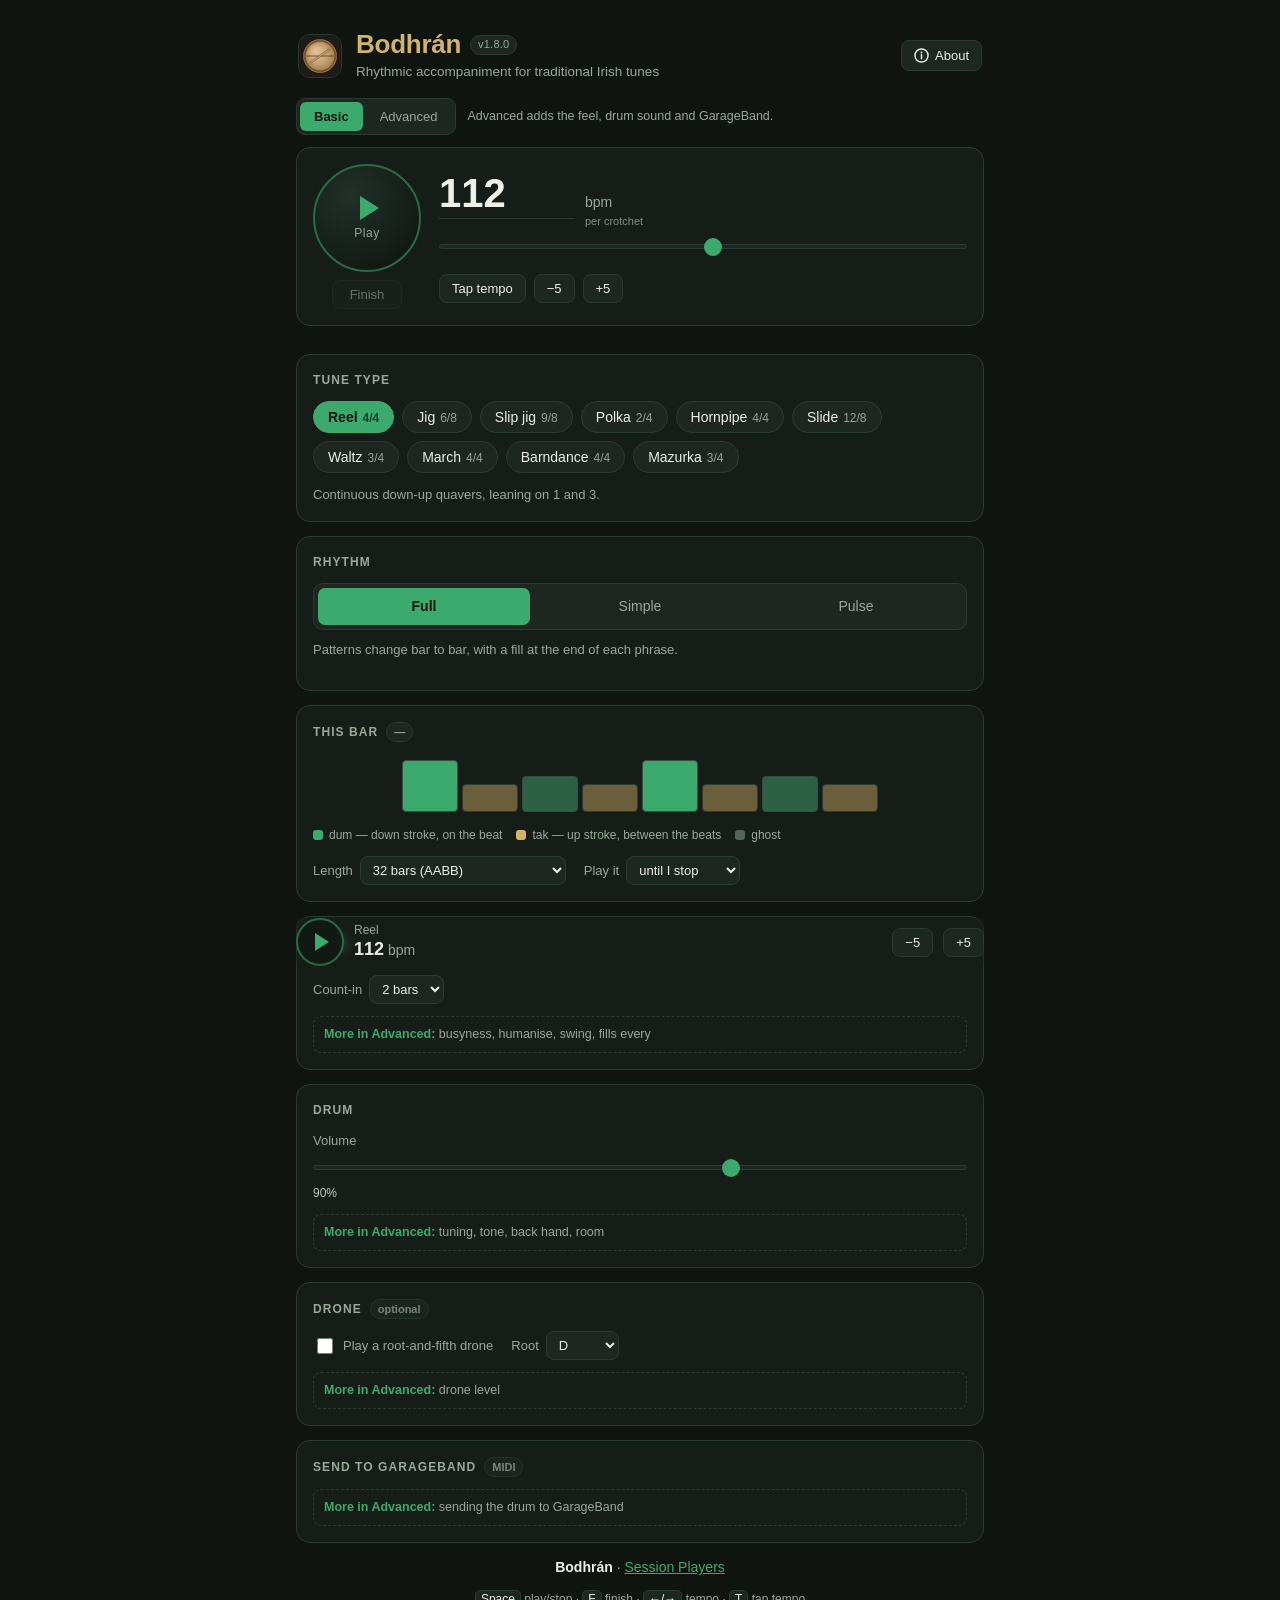
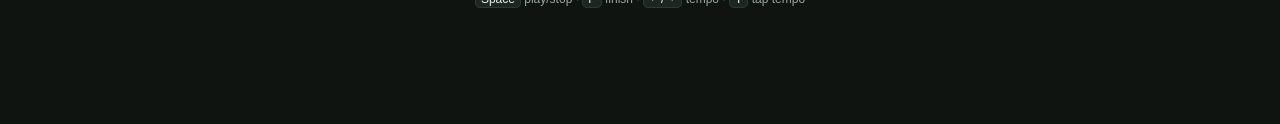
==== commit da7d7de3: "App 1.8.0, demo 1.10.0, Session Players 1.4.0: green and gold A new palette, Irish without overdoing" ====
--- a/index.html
+++ b/index.html
@@ -5,7 +5,7 @@
 <meta name="viewport" content="width=device-width, initial-scale=1, viewport-fit=cover">
 <meta name="apple-mobile-web-app-capable" content="yes">
 <meta name="apple-mobile-web-app-status-bar-style" content="black-translucent">
-<meta name="theme-color" content="#141110">
+<meta name="theme-color" content="#0f1411">
 <meta name="apple-mobile-web-app-title" content="Bodhrán">
 <meta name="description" content="Rhythmic bodhrán accompaniment for traditional Irish tunes — reels, jigs, polkas and more.">
 <title>Bodhrán</title>
--- a/css/app.css
+++ b/css/app.css
@@ -1,16 +1,20 @@
 :root {
-  --bg:        #141110;
-  --panel:     #1e1a17;
-  --panel-2:   #262019;
-  --line:      #3a3029;
-  --text:      #f0e8df;
-  --muted:     #a2938a;
-  --amber:     #e0a04a;
-  --amber-dim: #8a6330;
-  --skin:      #c9a473;
-  --bass:      #e0a04a;
-  --treble:    #7fb4a8;
-  --ghost:     #6d5f55;
+  /* Green and gold, Irish without the shamrocks: dark grounds with a hint of
+     green, a deep green for what you press and what is playing, and the gold
+     of the bodhrán's rim for names. (Amber and goatskin brown until 1.8.0.) */
+  --bg:         #0f1411;
+  --panel:      #161d18;
+  --panel-2:    #1d2620;
+  --line:       #2c3b31;
+  --text:       #eef0e8;
+  --muted:      #9aa89c;
+  --accent:     #3daa6d;
+  --accent-dim: #2a6b47;
+  --on-accent:  #06150c;
+  --skin:       #d1b36a;
+  --bass:       #3daa6d;
+  --treble:     #d1b36a;
+  --ghost:      #56625a;
   --radius:    14px;
 }
 
@@ -123,8 +127,8 @@
   flex: 0 0 auto;
   width: 108px; height: 108px;
   border-radius: 50%;
-  border: 2px solid var(--amber-dim);
-  background: radial-gradient(circle at 34% 28%, #2f2620 0%, #191310 80%);
+  border: 2px solid var(--accent-dim);
+  background: radial-gradient(circle at 34% 28%, #22302a 0%, #111813 80%);
   color: var(--text);
   cursor: pointer;
   display: flex;
@@ -134,14 +138,14 @@
   gap: 6px;
   transition: border-color .15s, transform .06s, box-shadow .15s;
 }
-.play:hover { border-color: var(--amber); }
+.play:hover { border-color: var(--accent); }
 .play:active { transform: scale(0.97); }
-.play.hit { box-shadow: 0 0 0 6px rgba(224,160,74,0.16); }
-.play.playing { border-color: var(--amber); }
+.play.hit { box-shadow: 0 0 0 6px rgba(61,170,109,0.18); }
+.play.playing { border-color: var(--accent); }
 
 .play-icon {
   width: 0; height: 0;
-  border-left: 19px solid var(--amber);
+  border-left: 19px solid var(--accent);
   border-top: 12px solid transparent;
   border-bottom: 12px solid transparent;
   margin-left: 5px;
@@ -150,7 +154,7 @@
   border: 0;
   width: 17px; height: 19px;
   margin-left: 0;
-  background: var(--amber);
+  background: var(--accent);
   -webkit-mask: linear-gradient(#000 0 0) 0/5px 100% no-repeat,
                 linear-gradient(#000 0 0) 100%/5px 100% no-repeat;
           mask: linear-gradient(#000 0 0) 0/5px 100% no-repeat,
@@ -161,7 +165,7 @@
 .play-col { flex: 0 0 auto; display: flex; flex-direction: column; align-items: center; gap: 8px; }
 .finish { min-width: 5.4em; }
 .finish:disabled { opacity: 0.38; cursor: default; }
-.finish[aria-pressed="true"] { border-color: var(--amber); color: var(--amber); }
+.finish[aria-pressed="true"] { border-color: var(--accent); color: var(--accent); }
 
 .tempo { flex: 1 1 240px; min-width: 220px; }
 .tempo-readout { display: flex; align-items: baseline; gap: 10px; }
@@ -175,7 +179,7 @@
   font-variant-numeric: tabular-nums;
   padding: 0 0 2px;
 }
-#bpm-num:focus { outline: none; border-bottom-color: var(--amber); }
+#bpm-num:focus { outline: none; border-bottom-color: var(--accent); }
 #bpm-num::-webkit-outer-spin-button,
 #bpm-num::-webkit-inner-spin-button { -webkit-appearance: none; margin: 0; }
 #bpm-num { -moz-appearance: textfield; }
@@ -184,7 +188,7 @@
 .tempo-unit span { font-size: 14px; }
 .tempo-unit small { font-size: 11px; opacity: 0.8; }
 /* A tempo you asked for was outside the tune's range: say what it can be. */
-.tempo-unit small.warn { color: var(--amber); opacity: 1; }
+.tempo-unit small.warn { color: var(--accent); opacity: 1; }
 
 .tempo-actions { display: flex; gap: 8px; margin-top: 10px; flex-wrap: wrap; }
 
@@ -197,8 +201,8 @@
   font-size: 13px;
   cursor: pointer;
 }
-.ghost-btn:hover { border-color: var(--amber-dim); }
-.ghost-btn:active { background: #31281f; }
+.ghost-btn:hover { border-color: var(--accent-dim); }
+.ghost-btn:active { background: #24302a; }
 
 /* ---------- range inputs ---------- */
 input[type=range] {
@@ -217,7 +221,7 @@
 input[type=range]::-webkit-slider-thumb {
   -webkit-appearance: none;
   width: 18px; height: 18px; border-radius: 50%;
-  background: var(--amber);
+  background: var(--accent);
   border: 0;
   margin-top: -7px;
 }
@@ -227,7 +231,7 @@
 }
 input[type=range]::-moz-range-thumb {
   width: 18px; height: 18px; border-radius: 50%;
-  background: var(--amber); border: 0;
+  background: var(--accent); border: 0;
 }
 
 /* ---------- chips ---------- */
@@ -241,11 +245,11 @@
   font-size: 14px;
   cursor: pointer;
 }
-.chip:hover { border-color: var(--amber-dim); }
+.chip:hover { border-color: var(--accent-dim); }
 .chip[aria-checked="true"] {
-  background: var(--amber);
-  border-color: var(--amber);
-  color: #1a1208;
+  background: var(--accent);
+  border-color: var(--accent);
+  color: var(--on-accent);
   font-weight: 600;
 }
 .chip .meter { opacity: 0.6; font-size: 12px; margin-left: 5px; }
@@ -255,7 +259,7 @@
 /* One line under the transport while playing: is the page making sound? */
 /* The foot of the app and of Session Players: switch between the two. */
 .foot .apps { margin: 0 0 8px; font-size: 14px; }
-.foot .apps a { color: var(--amber); }
+.foot .apps a { color: var(--accent); }
 .foot .apps b { color: var(--text); font-weight: 600; background: none; border: 0; padding: 0; }   /* not a key */
 .sound-check { margin: -6px 4px 10px; min-height: 1.3em; color: var(--muted); font-size: 12.5px; }
 .sound-check:empty { min-height: 0; margin: 0; }
@@ -278,17 +282,17 @@
   border: 1px solid var(--line);
   transition: background .09s, transform .09s, box-shadow .09s;
 }
-.cell.beat { border-color: #4b3e33; }
+.cell.beat { border-color: #3b4b40; }
 .cell.rest  { height: 12px; }
 .cell.ghost { height: 18px; background: var(--ghost); }
-.cell.t     { height: 28px; background: #3e5650; }
+.cell.t     { height: 28px; background: #6a5f3a; }
 .cell.T     { height: 38px; background: var(--treble); }
-.cell.d     { height: 36px; background: #6b4f2a; }
+.cell.d     { height: 36px; background: #2c6145; }
 .cell.D     { height: 52px; background: var(--bass); }
-.cell.C, .cell.c { height: 24px; background: #4a4038; }
+.cell.C, .cell.c { height: 24px; background: #3a463f; }
 .cell.on {
   transform: translateY(-3px);
-  box-shadow: 0 0 0 2px rgba(240,232,223,0.35);
+  box-shadow: 0 0 0 2px rgba(238,240,232,0.35);
   filter: brightness(1.5);
 }
 
@@ -342,7 +346,7 @@
   font-size: 13px;
 }
 input.num { width: 4.5em; font-variant-numeric: tabular-nums; }
-input[type=checkbox] { accent-color: var(--amber); width: 16px; height: 16px; }
+input[type=checkbox] { accent-color: var(--accent); width: 16px; height: 16px; }
 
 .hidden { display: none; }
 
@@ -380,7 +384,7 @@
 }
 .info-icon { width: 15px; height: 15px; }
 .about-version { margin-top: 18px; }
-.about-body a { color: var(--amber); }
+.about-body a { color: var(--accent); }
 
 @media (max-width: 420px) {
   .head { gap: 11px; }
@@ -399,7 +403,7 @@
   overflow: hidden;
 }
 dialog.about::backdrop {
-  background: rgba(8, 6, 5, 0.72);
+  background: rgba(4, 8, 6, 0.72);
   backdrop-filter: blur(3px);
 }
 
@@ -432,7 +436,7 @@
   line-height: 1;
   cursor: pointer;
 }
-.icon-btn:hover { color: var(--text); border-color: var(--amber-dim); }
+.icon-btn:hover { color: var(--text); border-color: var(--accent-dim); }
 
 .about-body {
   padding: 4px 18px 22px;
@@ -446,9 +450,9 @@
   font-weight: 600;
   text-transform: uppercase;
   letter-spacing: 0.09em;
-  color: var(--amber);
-}
-.about-body p, .about-body li { font-size: 14px; color: #ded3c8; }
+  color: var(--accent);
+}
+.about-body p, .about-body li { font-size: 14px; color: #dfe3da; }
 .about-body p { margin: 0 0 10px; }
 .about-body ul, .about-body ol { margin: 0 0 10px; padding-left: 20px; }
 .about-body li { margin-bottom: 6px; }
@@ -524,8 +528,8 @@
 }
 .mode:hover { color: var(--text); }
 .mode[aria-checked="true"] {
-  background: var(--amber);
-  color: #1a1208;
+  background: var(--accent);
+  color: var(--on-accent);
   font-weight: 600;
 }
 .mode-desc { margin: 10px 0 0; min-height: 2.6em; }
@@ -542,7 +546,7 @@
   color: var(--muted); font: inherit; font-size: 13px; cursor: pointer;
 }
 .view-switch button:hover { color: var(--text); }
-.view-switch button[aria-checked="true"] { background: var(--amber); color: #1a1208; font-weight: 600; }
+.view-switch button[aria-checked="true"] { background: var(--accent); color: var(--on-accent); font-weight: 600; }
 .view-note { font-size: 12.5px; color: var(--muted); flex: 1 1 12em; }
 
 .app.basic .adv { display: none; }
@@ -553,9 +557,9 @@
   background: transparent; border: 1px dashed var(--line); border-radius: 8px;
   color: var(--muted); font: inherit; font-size: 12.5px; text-align: left; cursor: pointer;
 }
-.app.basic .adv-hint:hover { border-color: var(--amber-dim); color: var(--text); }
-.adv-hint b { color: var(--amber); font-weight: 600; }
-.adv-hint .changed { color: var(--amber); }
+.app.basic .adv-hint:hover { border-color: var(--accent-dim); color: var(--text); }
+.adv-hint b { color: var(--accent); font-weight: 600; }
+.adv-hint .changed { color: var(--accent); }
 .app.basic #midi-panel h2 { margin-bottom: 0; }
 
 .sliders label.is-off { opacity: 0.38; }
@@ -575,7 +579,7 @@
   align-items: center;
   gap: 10px;
   padding: 10px 16px calc(10px + env(safe-area-inset-bottom));
-  background: rgba(30, 26, 23, 0.96);
+  background: rgba(22, 29, 24, 0.96);
   border-top: 1px solid var(--line);
   backdrop-filter: blur(6px);
   z-index: 10;
@@ -586,17 +590,17 @@
   flex: 0 0 auto;
   width: 48px; height: 48px;
   border-radius: 50%;
-  border: 2px solid var(--amber-dim);
-  background: #1a1512;
+  border: 2px solid var(--accent-dim);
+  background: #121914;
   display: flex; align-items: center; justify-content: center;
   cursor: pointer;
   transition: border-color .15s, box-shadow .15s;
 }
-.mini-play.playing { border-color: var(--amber); }
-.mini-play.hit { box-shadow: 0 0 0 5px rgba(224,160,74,0.16); }
+.mini-play.playing { border-color: var(--accent); }
+.mini-play.hit { box-shadow: 0 0 0 5px rgba(61,170,109,0.18); }
 .mini-play .play-icon {
   width: 0; height: 0;
-  border-left: 14px solid var(--amber);
+  border-left: 14px solid var(--accent);
   border-top: 9px solid transparent;
   border-bottom: 9px solid transparent;
   margin-left: 4px;
@@ -604,7 +608,7 @@
 .mini-play.playing .play-icon {
   border: 0; margin-left: 0;
   width: 13px; height: 15px;
-  background: var(--amber);
+  background: var(--accent);
   -webkit-mask: linear-gradient(#000 0 0) 0/4px 100% no-repeat,
                 linear-gradient(#000 0 0) 100%/4px 100% no-repeat;
           mask: linear-gradient(#000 0 0) 0/4px 100% no-repeat,
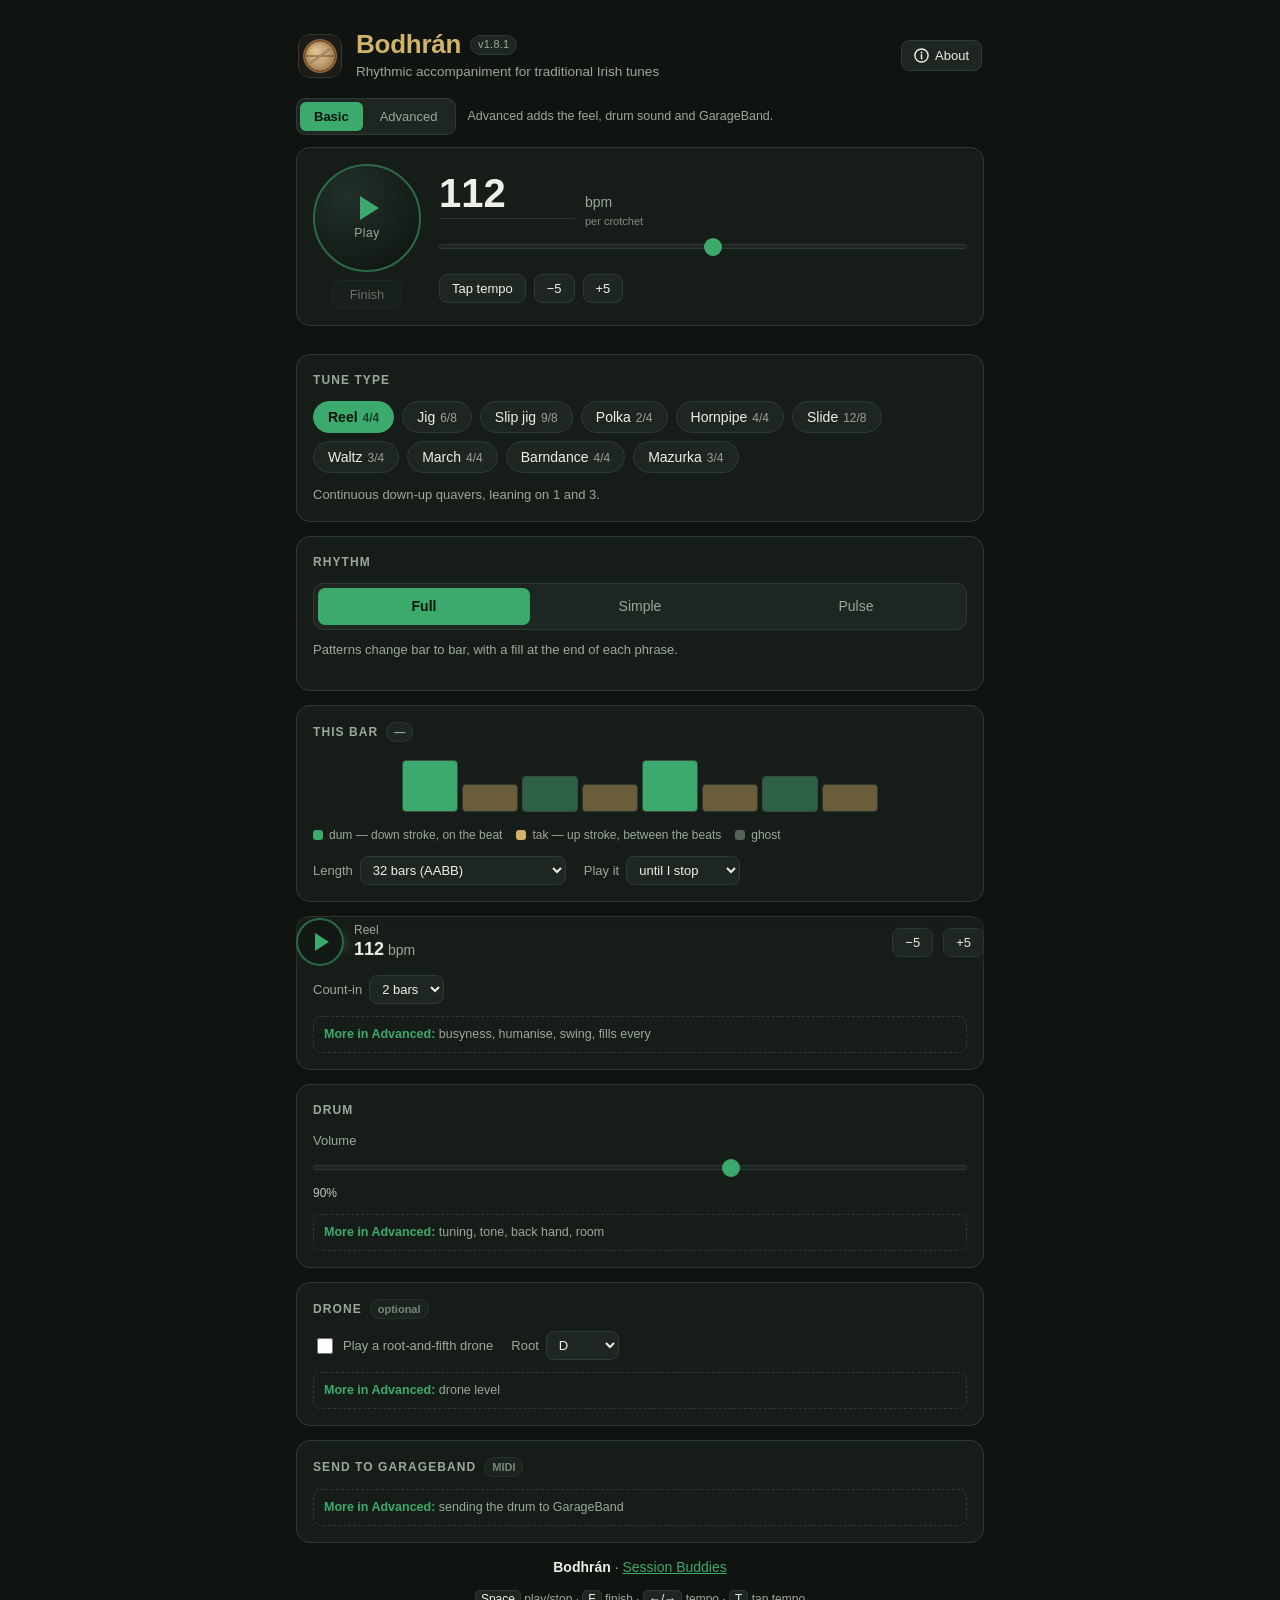
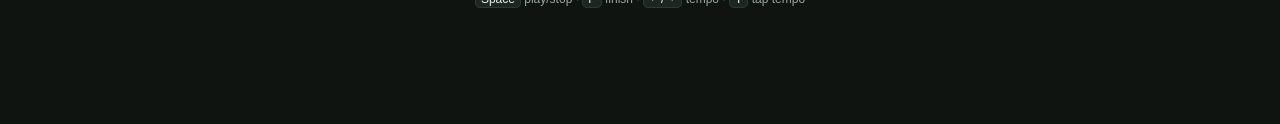
==== commit 475ec8bd: "Rename Session Players to Session Buddies, at /buddies/ (1.8.0; app 1.8.1) The page, its files and n" ====
--- a/index.html
+++ b/index.html
@@ -293,7 +293,7 @@
   </div>
 
   <footer class="foot">
-    <nav class="apps" aria-label="Switch app"><b aria-current="page">Bodhrán</b> · <a href="players/">Session Players</a></nav>
+    <nav class="apps" aria-label="Switch app"><b aria-current="page">Bodhrán</b> · <a href="buddies/">Session Buddies</a></nav>
     <p><b>Space</b> play/stop · <b>F</b> finish · <b>←/→</b> tempo · <b>T</b> tap tempo</p>
   </footer>
 
--- a/css/app.css
+++ b/css/app.css
@@ -257,7 +257,7 @@
 
 .blurb { margin: 12px 0 0; color: var(--muted); font-size: 13px; }
 /* One line under the transport while playing: is the page making sound? */
-/* The foot of the app and of Session Players: switch between the two. */
+/* The foot of the app and of Session Buddies: switch between the two. */
 .foot .apps { margin: 0 0 8px; font-size: 14px; }
 .foot .apps a { color: var(--accent); }
 .foot .apps b { color: var(--text); font-weight: 600; background: none; border: 0; padding: 0; }   /* not a key */
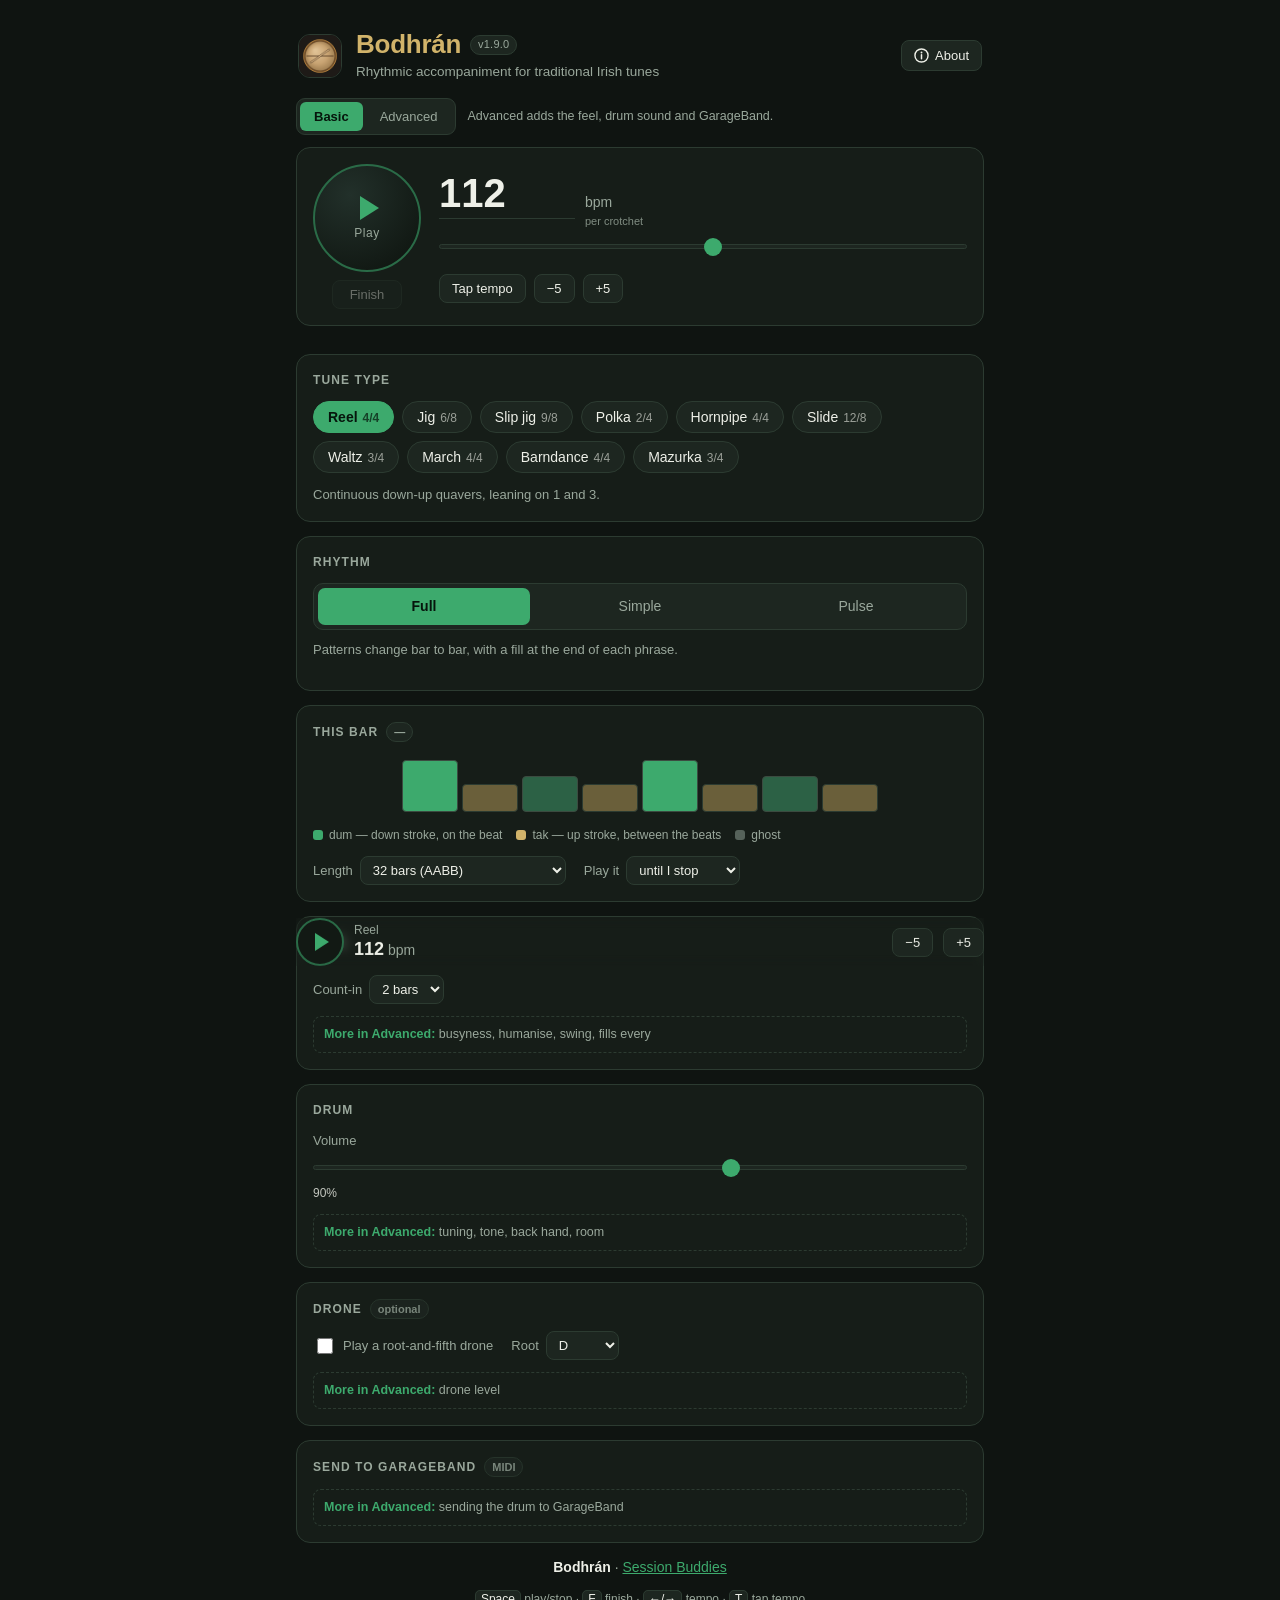
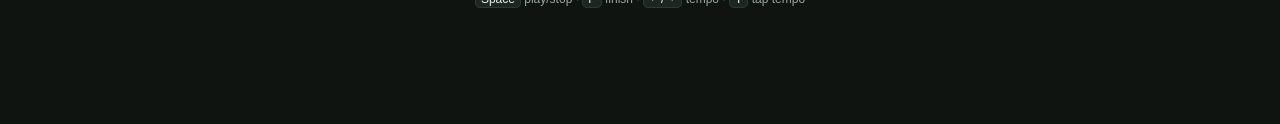
==== commit abbf3a97: "Swing set by ear: app 1.9.0, Session Buddies 1.11.0 The user found 2:1 'almost slightly too much' an" ====
--- a/index.html
+++ b/index.html
@@ -146,7 +146,8 @@
         <output id="humanize-out">40%</output>
       </label>
       <label class="adv" data-adv="swing">Swing
-        <input id="swing" type="range" min="0" max="1" step="0.01" value="0">
+        <input id="swing" type="range" min="50" max="70" step="1" value="50"
+               aria-label="Swing: how the first of a pair of quavers is held against the second">
         <output id="swing-out">tune default</output>
       </label>
       <label class="adv" data-adv="fills every">Fills every
@@ -375,8 +376,11 @@
           flat out.</li>
       <li><b>Humanise</b> adds the small timing and volume scatter that stops it
           sounding like a machine. It still applies in Simple.</li>
-      <li><b>Swing</b> is preset per tune type &mdash; hornpipes 62%, barndances
-          45%, the rest straight &mdash; and you can override it.</li>
+      <li><b>Swing</b> is how the first of each pair of quavers is held against
+          the second: 50:50 is straight, 70:30 heavy. Each tune type starts on
+          its own &mdash; hornpipes 64:36, barndances 57:43, the rest straight
+          &mdash; and keeps whatever you set for it. For a hornpipe or a
+          barndance it shows in Basic too.</li>
       <li><b>Fills every</b> sets the phrase length: the fills land on the
           last bar of each phrase, and so does <b>Finish</b>. At 8 bars a
           phrase is a whole part of the tune.</li>
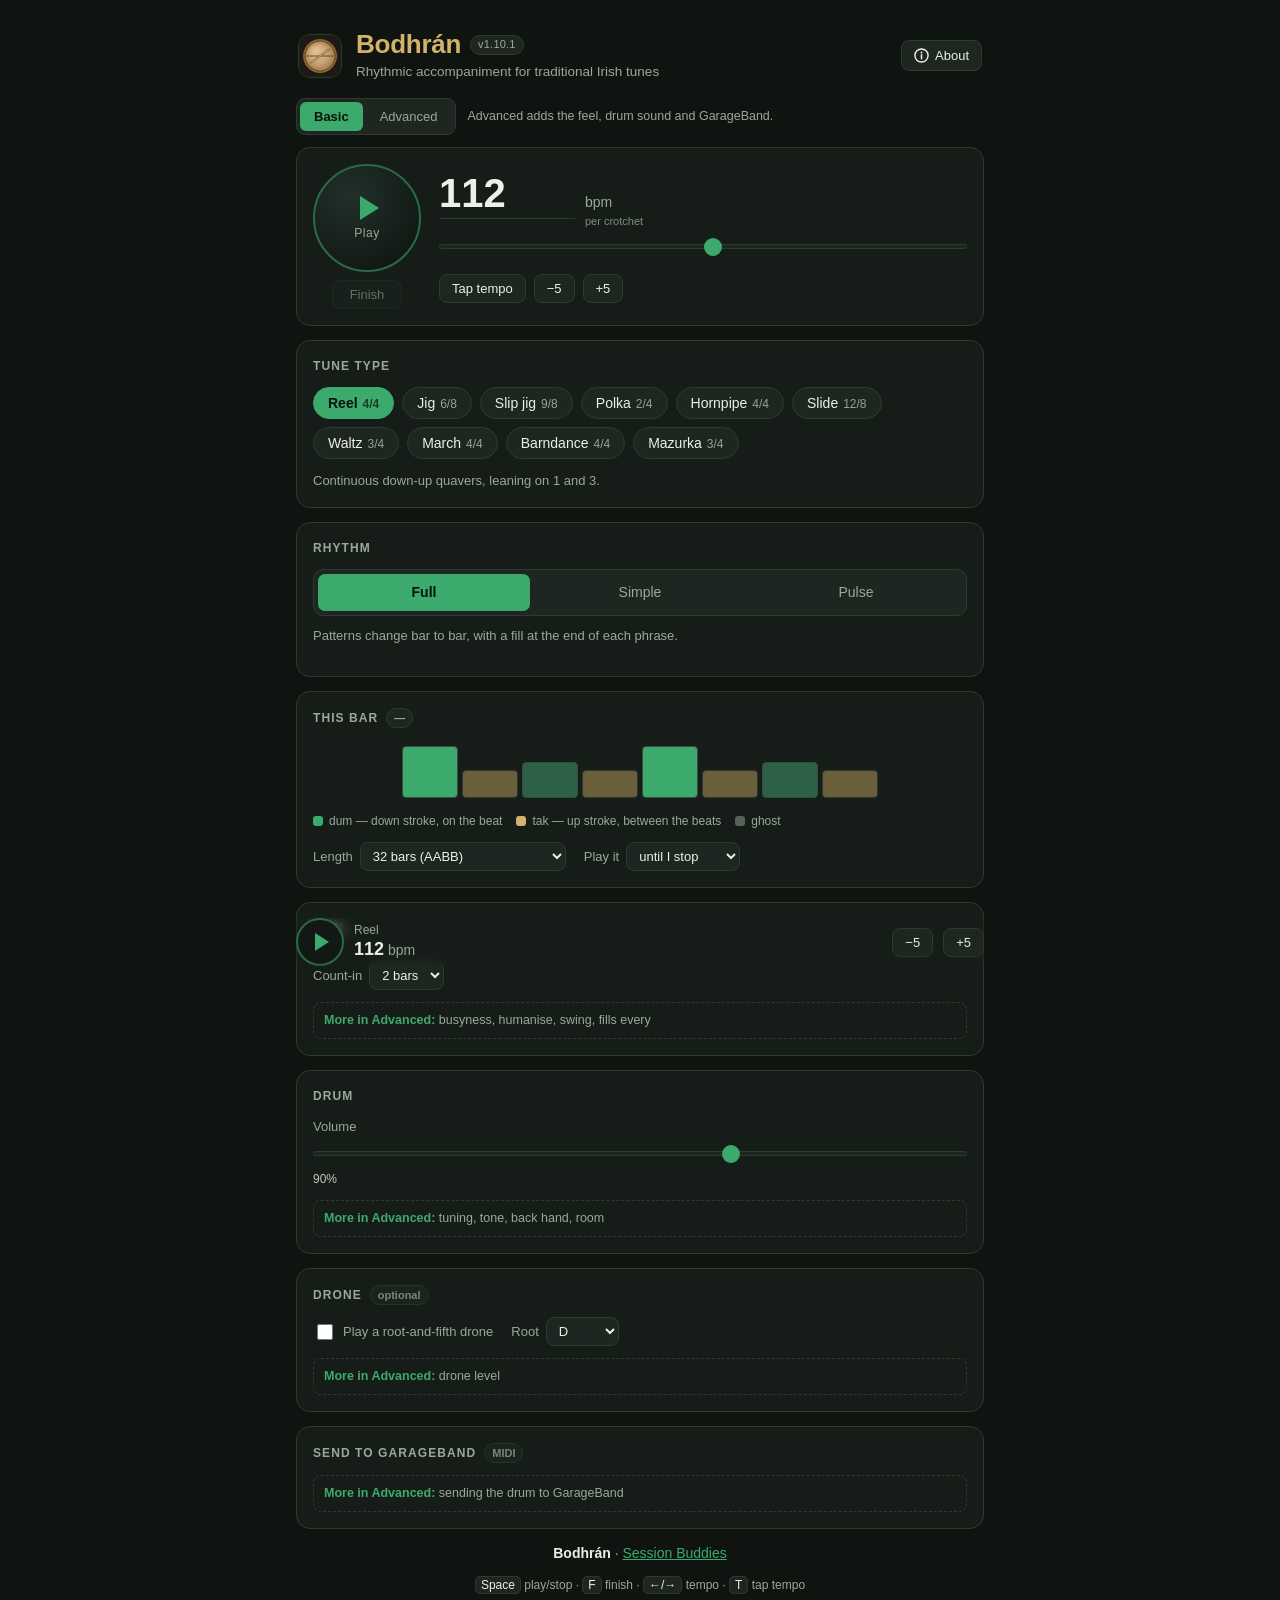
==== commit da0cc393: "App 1.10.1: sound check line hidden As in Session Buddies 1.18.4: the Sound check line under Play is" ====
--- a/index.html
+++ b/index.html
@@ -76,7 +76,8 @@
       </div>
     </div>
   </section>
-  <p id="sound-check" class="sound-check"></p>
+  <!-- Hidden unless the address has ?soundcheck (js/app.js). -->
+  <p id="sound-check" class="sound-check" hidden></p>
 
   <!-- Tune type -->
   <section class="panel">
